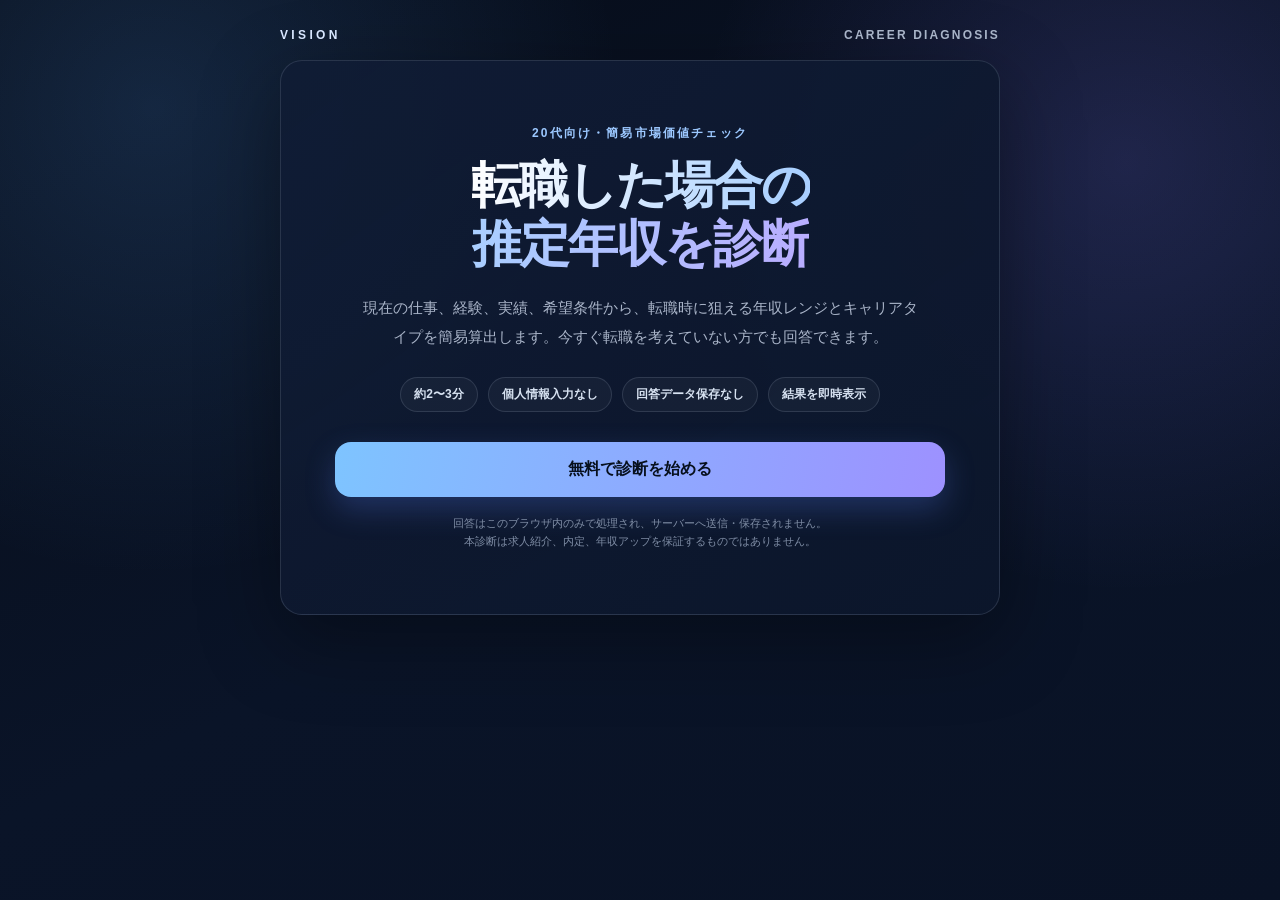
==== career-income/index.html @ 18f8d5f7 "Add public career income diagnosis" ====
<!DOCTYPE html>
<html lang="ja">
<head>
  <meta charset="UTF-8">
  <meta name="viewport" content="width=device-width, initial-scale=1.0">
  <meta name="theme-color" content="#0b1020">
  <meta name="description" content="15問前後で、現在の経験から転職時の推定年収レンジとキャリアタイプを確認できる簡易診断です。">
  <title>20代キャリア年収診断 | VISION</title>
  <style>
    :root {--bg:#08101f;--surface:#101c35;--border:rgba(148,163,184,.2);--text:#f8fafc;--muted:#a9b4c8;--accent:#58a6ff;--accent2:#8b7cff;--success:#37d99a;--warning:#ffcd70;--radius:22px}
    *{box-sizing:border-box}html{scroll-behavior:smooth}body{margin:0;min-height:100vh;color:var(--text);font-family:-apple-system,BlinkMacSystemFont,"Segoe UI","Hiragino Sans","Yu Gothic",Meiryo,sans-serif;background:radial-gradient(circle at 12% 12%,rgba(88,166,255,.16),transparent 34%),radial-gradient(circle at 88% 18%,rgba(139,124,255,.17),transparent 32%),linear-gradient(155deg,#070d19,#0a1428 55%,#091225);padding:28px 16px 48px}button{font:inherit}.app{width:min(100%,720px);margin:auto}.brand{display:flex;justify-content:space-between;margin-bottom:18px;color:var(--muted);font-size:12px;letter-spacing:.18em;font-weight:800}.brand-mark{color:#d8e7ff;letter-spacing:.28em}.panel{border:1px solid var(--border);border-radius:var(--radius);background:linear-gradient(145deg,rgba(16,28,53,.97),rgba(12,22,43,.94));box-shadow:0 24px 80px rgba(0,0,0,.36);overflow:hidden}.screen{display:none}.screen.active{display:block;animation:fade .34s ease both}@keyframes fade{from{opacity:0;transform:translateY(10px)}to{opacity:1;transform:none}}.hero{padding:clamp(34px,7vw,64px) clamp(22px,6vw,54px);text-align:center}.eyebrow{margin:0 0 14px;color:#9cc8ff;font-size:12px;font-weight:800;letter-spacing:.18em}h1{margin:0;font-size:clamp(31px,7vw,50px);line-height:1.18;letter-spacing:-.04em}.gradient{background:linear-gradient(100deg,#fff,#a9d0ff 48%,#b9adff);-webkit-background-clip:text;background-clip:text;color:transparent}.hero-copy{max-width:560px;margin:20px auto 0;color:var(--muted);line-height:1.9;font-size:15px}.badges{display:flex;flex-wrap:wrap;gap:10px;justify-content:center;margin:26px 0 30px}.badge{padding:8px 13px;border:1px solid var(--border);border-radius:999px;color:#d7e2f1;background:rgba(255,255,255,.035);font-size:12px;font-weight:700}.primary,.secondary{width:100%;border-radius:16px;padding:17px 20px;cursor:pointer;font-weight:800;transition:.18s}.primary{border:0;color:#07101d;background:linear-gradient(100deg,#7ec4ff,#9d91ff);box-shadow:0 12px 30px rgba(91,133,255,.25)}.secondary{color:var(--text);border:1px solid var(--border);background:rgba(255,255,255,.035)}.primary:hover,.secondary:hover{transform:translateY(-2px)}.primary:disabled{opacity:.45;cursor:not-allowed;transform:none}.privacy{margin:17px auto 0;color:#7f8da5;font-size:11px;line-height:1.65}.quiz-head{padding:24px clamp(20px,5vw,42px) 0}.quiz-meta{display:flex;justify-content:space-between;color:var(--muted);font-size:12px;font-weight:700;margin-bottom:10px}.progress{height:7px;overflow:hidden;border-radius:99px;background:rgba(148,163,184,.13)}.progress>div{height:100%;width:0;border-radius:inherit;background:linear-gradient(90deg,var(--accent),var(--accent2));transition:width .32s}.quiz-body{padding:30px clamp(20px,5vw,42px) 34px}.kicker{margin:0 0 10px;color:#8fbce8;font-size:12px;font-weight:800;letter-spacing:.12em}.question{margin:0 0 9px;font-size:clamp(20px,4.5vw,28px);line-height:1.48;letter-spacing:-.025em}.help{min-height:24px;margin:0 0 24px;color:var(--muted);font-size:13px;line-height:1.7}.choices{display:grid;gap:11px}.choice{width:100%;display:flex;align-items:center;gap:13px;padding:16px 17px;text-align:left;color:#edf4ff;border:1px solid var(--border);border-radius:15px;background:rgba(255,255,255,.035);cursor:pointer;transition:.17s}.choice:hover{transform:translateX(3px);border-color:rgba(101,168,255,.62);background:rgba(88,166,255,.08)}.choice.selected{border-color:#8dbfff;background:linear-gradient(90deg,rgba(88,166,255,.13),rgba(139,124,255,.12))}.choice-index{width:29px;height:29px;flex:0 0 29px;display:grid;place-items:center;color:#a8bad3;border:1px solid rgba(148,163,184,.25);border-radius:9px;font-size:12px;font-weight:800}.choice.selected .choice-index{color:#08101e;border-color:transparent;background:linear-gradient(130deg,#8dd0ff,#a79bff)}.actions{display:grid;grid-template-columns:.8fr 1.2fr;gap:11px;margin-top:25px}.result-wrap{padding:clamp(26px,5vw,44px)}.result-top{text-align:center;padding:10px 0 26px}.result-type{margin:8px 0 9px;font-size:clamp(27px,6vw,43px);line-height:1.24;letter-spacing:-.04em}.result-summary{max-width:570px;margin:auto;color:var(--muted);line-height:1.85;font-size:14px}.salary{padding:27px 22px;margin-bottom:18px;text-align:center;border:1px solid rgba(112,180,255,.3);border-radius:19px;background:linear-gradient(135deg,rgba(37,89,153,.28),rgba(91,70,159,.24))}.salary-label{color:#b7c8df;font-size:12px;font-weight:800;letter-spacing:.12em}.salary-value{margin:9px 0 8px;font-size:clamp(33px,8vw,53px);font-weight:900;letter-spacing:-.05em}.salary-diff{font-weight:800;color:var(--success)}.salary-diff.neutral{color:var(--warning)}.salary-diff.down{color:#ffadad}.grid{display:grid;grid-template-columns:1fr 1fr;gap:14px;margin-bottom:18px}.card{padding:21px;border:1px solid var(--border);border-radius:18px;background:rgba(255,255,255,.028)}.card h3{margin:0 0 13px;color:#dceaff;font-size:14px}.card ul{margin:0;padding-left:19px;color:var(--muted);font-size:13px;line-height:1.9}.meter{padding:21px;margin-bottom:18px;border:1px solid var(--border);border-radius:18px;background:rgba(255,255,255,.028)}.meter-head{display:flex;justify-content:space-between;margin-bottom:11px;font-size:13px;font-weight:800}.meter-track{height:10px;overflow:hidden;border-radius:99px;background:rgba(148,163,184,.15)}.meter-fill{height:100%;width:0;border-radius:inherit;background:linear-gradient(90deg,var(--accent),var(--accent2));transition:width .9s}.meter-note{margin:11px 0 0;color:var(--muted);font-size:12px;line-height:1.7}.disclaimer{padding:16px 17px;margin:18px 0;border:1px solid rgba(255,205,112,.18);border-radius:14px;color:#aeb9ca;background:rgba(255,205,112,.045);font-size:11px;line-height:1.75}.result-actions{display:grid;grid-template-columns:1fr 1fr;gap:11px}.toast{position:fixed;left:50%;bottom:24px;transform:translate(-50%,18px);padding:11px 16px;color:#07101d;background:#dcecff;border-radius:999px;font-size:12px;font-weight:800;opacity:0;pointer-events:none;transition:.25s;z-index:20}.toast.show{opacity:1;transform:translate(-50%,0)}@media(max-width:600px){body{padding:16px 11px 32px}.brand{padding:0 4px}.grid,.result-actions{grid-template-columns:1fr}.actions{grid-template-columns:.72fr 1.28fr}.hero{padding-left:20px;padding-right:20px}.result-wrap{padding:22px 17px 27px}}
  </style>
</head>
<body>
<main class="app">
  <div class="brand"><span class="brand-mark">VISION</span><span>CAREER DIAGNOSIS</span></div>
  <section class="panel">
    <div id="start" class="screen active hero">
      <p class="eyebrow">20代向け・簡易市場価値チェック</p>
      <h1><span class="gradient">転職した場合の<br>推定年収を診断</span></h1>
      <p class="hero-copy">現在の仕事、経験、実績、希望条件から、転職時に狙える年収レンジとキャリアタイプを簡易算出します。今すぐ転職を考えていない方でも回答できます。</p>
      <div class="badges"><span class="badge">約2〜3分</span><span class="badge">個人情報入力なし</span><span class="badge">回答データ保存なし</span><span class="badge">結果を即時表示</span></div>
      <button class="primary" onclick="startDiagnosis()">無料で診断を始める</button>
      <p class="privacy">回答はこのブラウザ内のみで処理され、サーバーへ送信・保存されません。<br>本診断は求人紹介、内定、年収アップを保証するものではありません。</p>
    </div>
    <div id="quiz" class="screen">
      <div class="quiz-head"><div class="quiz-meta"><span id="progressLabel"></span><span id="progressCount"></span></div><div class="progress"><div id="progressFill"></div></div></div>
      <div class="quiz-body"><p class="kicker" id="kicker"></p><h2 class="question" id="question"></h2><p class="help" id="help"></p><div class="choices" id="choices"></div><div class="actions"><button id="back" class="secondary" onclick="goBack()">戻る</button><button id="next" class="primary" onclick="goNext()" disabled>次へ</button></div></div>
    </div>
    <div id="result" class="screen"><div class="result-wrap">
      <div class="result-top"><p class="eyebrow">YOUR CAREER TYPE</p><h2 class="result-type gradient" id="resultType"></h2><p class="result-summary" id="resultSummary"></p></div>
      <div class="salary"><div class="salary-label">推定転職年収レンジ</div><div class="salary-value" id="salaryRange"></div><div class="salary-diff" id="salaryDiff"></div></div>
      <div class="meter"><div class="meter-head"><span>転職実現度</span><span id="feasibilityLabel"></span></div><div class="meter-track"><div id="feasibilityFill" class="meter-fill"></div></div><p class="meter-note" id="feasibilityNote"></p></div>
      <div class="grid"><article class="card"><h3>評価されやすいポイント</h3><ul id="strengths"></ul></article><article class="card"><h3>年収を上げるためのポイント</h3><ul id="improvements"></ul></article></div>
      <article class="card"><h3>相性のよいキャリア方向性</h3><ul id="directions"></ul></article>
      <div class="disclaimer">本診断は、入力された回答をもとにした簡易的な推定です。実際の年収は、求人企業、職務経歴、選考評価、勤務地、雇用条件、求人状況などによって変動します。表示金額は採用・内定・年収を保証するものではありません。</div>
      <div class="result-actions"><button class="primary" onclick="copyResult()">診断結果をコピー</button><button class="secondary" onclick="restart()">もう一度診断する</button></div>
    </div></div>
  </section>
</main><div id="toast" class="toast">結果をコピーしました</div>
<script>
const B=[
{id:'satisfaction',k:'CURRENT STATUS',q:'現在の仕事に、どのくらい満足していますか？',h:'直感に最も近いものを選んでください。',o:[['high','かなり満足している'],['mid','ある程度満足している'],['neutral','どちらともいえない'],['low','少し不満がある'],['veryLow','かなり不満がある']]},
{id:'concern',k:'CURRENT STATUS',q:'現在の仕事で、最も気になっていることは何ですか？',h:'一番大きい悩みを1つ選んでください。',o:[['salary','給与が上がりにくい'],['hours','仕事量・残業が多い'],['holidays','休日が少ない'],['future','将来のキャリアが見えない'],['relations','職場の人間関係'],['fit','仕事内容が合っていない'],['stability','会社・業界の将来性'],['none','特に大きな不満はない']]},
{id:'improve',k:'CAREER GOAL',q:'環境を変えるなら、最も改善したいことは何ですか？',h:'理想に最も近いものを選んでください。',o:[['salary','年収を上げたい'],['balance','休日・勤務時間を改善したい'],['stable','安定した会社で働きたい'],['skill','専門スキルを身につけたい'],['fit','自分に合う仕事を見つけたい'],['nonSales','営業以外へ挑戦したい'],['evaluation','成果が評価される環境へ移りたい'],['unknown','まだ分からない']]},
{id:'intent',k:'CAREER TEMPERATURE',q:'現在の転職に対する気持ちに最も近いものは？',h:'転職する前提でなくても問題ありません。',o:[['active','現在、転職活動をしている'],['goodOffer','良い会社があれば転職したい'],['consult','転職した方がよいか悩んでいる'],['value','まずは自分の市場価値を知りたい'],['notNow','今すぐ転職するつもりはない'],['never','転職について考えたことがない']]},
{id:'age',k:'PROFILE',q:'年齢を教えてください',h:'年齢だけで結果を決めることはありません。',o:[['18-22','18〜22歳'],['23-25','23〜25歳'],['26-29','26〜29歳'],['30-34','30〜34歳'],['35plus','35歳以上']]},
{id:'job',k:'EXPERIENCE',q:'現在の仕事に最も近いものは？',h:'完全一致しない場合は、近いものを選んでください。',o:[['sales','営業会社・訪問販売'],['realestate','不動産営業'],['hrsales','人材・求人営業'],['reuse','買取・リユース営業'],['service','接客・販売・サービス'],['office','事務・バックオフィス'],['engineer','エンジニア・IT'],['marketing','マーケティング・広告'],['nurse','看護師・医療職'],['teacher','保育士・教育職'],['factory','建設・製造・物流'],['other','その他']]},
{id:'years',k:'EXPERIENCE',q:'現在の仕事の経験年数は？',h:'通算の実務経験で回答してください。',o:[['under1','1年未満'],['1-2','1年以上2年未満'],['2-3','2年以上3年未満'],['3-5','3年以上5年未満'],['5plus','5年以上']]},
{id:'income',k:'INCOME',q:'現在の年収を教えてください',h:'賞与を含む、おおよその額で問題ありません。',o:[['under300','300万円未満'],['300-349','300万〜349万円'],['350-399','350万〜399万円'],['400-449','400万〜449万円'],['450-499','450万〜499万円'],['500-599','500万〜599万円'],['600-799','600万〜799万円'],['800plus','800万円以上']]},
{id:'area',k:'WORK LOCATION',q:'希望する勤務地を教えてください',h:'転居を伴う選択肢も含めて回答してください。',o:[['tokyo','東京'],['osaka','大阪'],['fukuoka','福岡'],['nagoya','名古屋'],['flexible','上記のいずれでも可能'],['other','その他の地域'],['unknown','特に決まっていない']]},
{id:'achievement',k:'MARKET VALUE',q:'仕事で出した成果について、最も近いものは？',h:'売上以外の業務改善や教育成果も含みます。',o:[['none','まだ明確な成果はない'],['stable','任された仕事を安定してこなしている'],['goal','目標を達成したことがある'],['numeric','数字で説明できる成果がある'],['award','社内表彰・上位成績の経験がある'],['team','チームや店舗全体の成果を改善した']]},
{id:'management',k:'LEADERSHIP',q:'後輩指導やチーム管理の経験はありますか？',h:'正式な役職がなくても、実際に行った内容で回答してください。',o:[['none','経験はない'],['support','新人・後輩をサポートした'],['training','新人教育を担当した'],['small','少人数のチームをまとめた'],['manage','複数名の目標・進捗を管理した'],['manager','売上や組織を管理した']]},
{id:'direction',k:'CAREER DIRECTION',q:'転職するとしたら、どの方向に興味がありますか？',h:'現時点の興味で問題ありません。',o:[['same','現在と同じ職種で年収を上げたい'],['adjacent','経験を活かして別業界へ移りたい'],['salesToOther','営業経験を活かして違う仕事へ移りたい'],['unexperienced','未経験の仕事に挑戦したい'],['engineer','エンジニア・IT職'],['marketing','マーケティング職'],['recommend','自分に合う仕事を知りたい'],['unknown','まだ決まっていない']]},
{id:'priority',k:'CONDITIONS',q:'転職先を選ぶうえで、最も重視する条件は？',h:'最優先の条件を1つ選んでください。',o:[['salary','年収'],['holidays','休日数'],['hours','残業時間'],['location','勤務地'],['stability','会社の安定性'],['work','仕事内容'],['career','キャリアアップ'],['remote','リモートワーク'],['relations','職場の人間関係'],['challenge','未経験から挑戦できること']]},
{id:'timing',k:'TIMING',q:'転職するとしたら、いつ頃を考えていますか？',h:'具体的に決まっていなくても問題ありません。',o:[['1m','1か月以内'],['3m','3か月以内'],['6m','半年以内'],['1y','1年以内'],['goodOffer','良い会社があれば検討したい'],['listen','まずは話だけ聞いてみたい'],['none','今のところ予定はない']]},
{id:'coachability',k:'WORK STYLE',q:'新しい仕事を始めるときの行動に最も近いものは？',h:'仕事への取り組み方を確認する質問です。',o:[['self','まず自分で考えてから行動する'],['advice','経験者の助言を聞いて行動する'],['try','教わったことを一度実践して改善する'],['careful','納得できるまで慎重に検討する'],['depends','状況によって変わる']]}
];
const S=[
{id:'salesResult',k:'SALES PERFORMANCE',q:'直近の営業成績について、最も近いものは？',h:'営業職を選択した方への追加質問です。',o:[['under80','目標達成率80％未満'],['80-99','目標達成率80〜99％'],['100-119','目標を達成している'],['120plus','目標達成率120％以上'],['top20','社内上位20％以内'],['award','社内表彰・トップ成績'],['unknown','具体的な数字は分からない']]},
{id:'salesStyle',k:'SALES EXPERIENCE',q:'これまでの営業経験で、最も強いものは？',h:'複数ある場合は、最も自信のあるものを選んでください。',o:[['consumer','個人向け営業'],['corporate','法人向け営業'],['new','新規開拓'],['visit','訪問販売'],['phone','電話営業'],['inbound','反響営業'],['existing','既存顧客営業'],['highTicket','高単価商材'],['team','営業チームの管理']]}
];
const A={},salesJobs=new Set(['sales','realestate','hrsales','reuse']);let Q=[...B],i=0,last=null;
function screen(id){document.querySelectorAll('.screen').forEach(x=>x.classList.remove('active'));document.getElementById(id).classList.add('active');scrollTo({top:0,behavior:'smooth'})}
function rebuild(){let p=B.findIndex(x=>x.id==='direction');if(salesJobs.has(A.job))Q=[...B.slice(0,p),...S,...B.slice(p)];else{Q=[...B];delete A.salesResult;delete A.salesStyle}}
function startDiagnosis(){Object.keys(A).forEach(k=>delete A[k]);Q=[...B];i=0;screen('quiz');render()}
function render(){rebuild();if(i>=Q.length)i=Q.length-1;let x=Q[i],sel=A[x.id];progressLabel.textContent=`QUESTION ${i+1}`;progressCount.textContent=`${i+1} / ${Q.length}`;progressFill.style.width=`${(i+1)/Q.length*100}%`;kicker.textContent=x.k;question.textContent=x.q;help.textContent=x.h;choices.innerHTML='';x.o.forEach(([v,l],n)=>{let b=document.createElement('button');b.className='choice'+(sel===v?' selected':'');b.innerHTML=`<span class="choice-index">${n+1}</span><span>${esc(l)}</span>`;b.onclick=()=>{A[x.id]=v;if(x.id==='job')rebuild();render()};choices.appendChild(b)});back.disabled=i===0;back.style.opacity=i===0?'.45':'1';next.disabled=!sel;next.textContent=i===Q.length-1?'結果を見る':'次へ'}
function goNext(){if(!A[Q[i].id])return;if(i<Q.length-1){i++;render()}else showResult()}
function goBack(){if(i>0){i--;render()}}
function calc(){const M={under300:[280,40,100],'300-349':[325,30,90],'350-399':[375,20,80],'400-449':[425,10,70],'450-499':[475,0,60],'500-599':[550,-10,50],'600-799':[700,-30,30],800plus:[850,-80,0]},m=M[A.income]||M['350-399'];let lo=0,hi=0,f=54,score=0,st=[],ac=[],di=[];const add=(a,b)=>{lo+=a;hi+=b};
if(['18-22','23-25'].includes(A.age)){add(5,15);f+=9;score+=2;st.push('20代前半のポテンシャル採用を狙いやすい')}else if(A.age==='26-29'){add(5,10);f+=7;score+=2;st.push('経験とポテンシャルの両方を評価されやすい')}else if(A.age==='30-34'){add(-10,0);f-=5;ac.push('未経験領域より、これまでの経験を活かせる求人を優先する')}else{add(-30,-10);f-=15;ac.push('専門性・実績・マネジメント経験が伝わる求人に絞る')}
let ys={under1:-8,'1-2':1,'2-3':7,'3-5':12,'5plus':15}[A.years]||0;f+=ys;if(A.years==='under1'){add(-15,-5);ac.push('まず1年以上の経験として説明できる業務範囲を整理する')}else if(['2-3','3-5','5plus'].includes(A.years)){add(5,15);score+=2;st.push('実務経験を即戦力として説明しやすい')}
let ae={none:[-15,-5,-7],stable:[-5,5,0],goal:[5,15,6],numeric:[10,25,10],award:[20,40,15],team:[15,35,13]}[A.achievement]||[0,0,0];add(ae[0],ae[1]);f+=ae[2];if(A.achievement==='numeric'){st.push('成果を数字で説明できる');score+=3}else if(A.achievement==='award'){st.push('社内表彰・上位成績の実績がある');score+=5}else if(A.achievement==='team'){st.push('チーム成果を改善した経験がある');score+=4}else if(A.achievement==='none')ac.push('業務量・改善率・顧客数など、実績として使える数字を洗い出す');
let me={none:[0,0,0],support:[0,8,2],training:[5,15,5],small:[10,25,8],manage:[15,35,12],manager:[20,50,16]}[A.management]||[0,0,0];add(me[0],me[1]);f+=me[2];if(['training','small','manage','manager'].includes(A.management)){st.push('教育・マネジメント経験を評価材料にできる');score+=2}
if(A.area==='flexible'){add(10,25);f+=10;st.push('複数の主要都市を候補にできる')}else if(['tokyo','osaka','fukuoka','nagoya'].includes(A.area)){add(0,10);f+=4}else if(A.area==='other'){add(-10,-3);f-=5;ac.push('勤務地を広げられる場合は求人選択肢が増える')}
let isSales=salesJobs.has(A.job);if(isSales){f+=6;score+=2;st.push('営業経験を他業界でも転用しやすい');let se={under80:[-15,-5,-5],'80-99':[-5,5,0],'100-119':[5,20,6],120plus:[15,35,11],top20:[20,45,14],award:[25,55,17],unknown:[-5,5,-1]}[A.salesResult]||[0,0,0];add(se[0],se[1]);f+=se[2];if(['120plus','top20','award'].includes(A.salesResult)){st.push('高い営業達成率・上位実績がある');score+=4}if(A.salesStyle==='corporate'){add(10,25);f+=5;st.push('法人営業経験がある')}else if(A.salesStyle==='new'){add(8,22);f+=5;st.push('新規開拓力を評価されやすい')}else if(A.salesStyle==='highTicket'){add(10,30);f+=6;st.push('高単価商材の提案経験がある')}else if(A.salesStyle==='team'){add(12,30);f+=7;st.push('営業組織の管理経験がある')}}else if(['nurse','teacher'].includes(A.job)){f+=6;st.push('資格職で培った対人対応力・説明力を活かせる')}else if(['engineer','marketing'].includes(A.job)){add(5,20);f+=5;score+=2;st.push('専門職経験を同職種転職で評価されやすい')}
if(A.direction==='same'){add(10,25);f+=12;score+=3;di.push('同職種で評価制度や商材単価が高い企業へ移る')}else if(A.direction==='adjacent'){add(0,15);f+=7;di.push('現職の経験を活かせる隣接業界へ移る')}else if(A.direction==='salesToOther'){add(-5,10);f+=2;di.push('営業力を活かせる採用・カスタマーサクセス・企画職')}else if(A.direction==='unexperienced'){add(-35,-10);f-=13;ac.push('初年度年収より3〜5年後の伸びを重視する');di.push('教育体制のあるポテンシャル採用企業')}else if(A.direction==='engineer'){if(A.job==='engineer'){add(5,20);f+=10;di.push('経験技術と求人要件が一致するIT企業')}else{add(-40,-15);f-=15;ac.push('学習実績・制作物・実務に近い経験を準備する');di.push('学習実績を評価する未経験求人')}}else if(A.direction==='marketing'){if(A.job==='marketing'){add(5,20);f+=10;di.push('運用実績や担当予算を評価する企業')}else{add(-30,-5);f-=10;ac.push('運用数値や自主制作の実績を用意する');di.push('営業・接客経験を活かせるWebマーケティング職')}}else{f-=3;ac.push('希望職種を固定する前に、経験が評価される求人を比較する');di.push('複数職種を比較して評価ポイントを確認する')}
f+=({active:12,goodOffer:8,consult:4,value:1,notNow:-5,never:-9}[A.intent]||0)+({'1m':10,'3m':9,'6m':6,'1y':2,goodOffer:3,listen:0,none:-8}[A.timing]||0);if(A.coachability==='advice'){f+=6;score+=2;st.push('経験者の助言を吸収しやすい')}else if(A.coachability==='try'){f+=8;score+=3;st.push('行動後に改善する成長スタイルがある')}else if(A.coachability==='careful'){f-=4;ac.push('情報収集の期限を決め、意思決定を先延ばしにしない')}if(A.priority==='remote'){add(-10,-3);f-=8;ac.push('リモート限定にせず出社併用も比較する')}else if(A.priority==='salary'){f+=2;ac.push('賞与・インセンティブ・昇給条件を比較する')}
if(A.income==='800plus'){lo=Math.min(lo,0);hi=Math.min(hi,10);f-=12;ac.push('年収アップより役職・裁量・働き方を含めて比較する');di.push('現年収を維持しやすい同業界・同職種の上位ポジション')}
lo=clamp(lo,-100,100);hi=clamp(hi,lo,150);let low=clamp(round10(m[0]+m[1]+lo),250,900),high=clamp(Math.max(round10(m[0]+m[2]+hi),low+20),280,1000),dl=low-m[0],dh=high-m[0];f=clamp(Math.round(f),18,94);let type,summary;
if(A.intent==='never'||(A.intent==='notNow'&&A.timing==='none')){type='キャリア情報収集タイプ';summary='今すぐ転職を決めるより、現在の経験がどの職種・企業で評価されるかを把握する段階です。選択肢を知ることで、将来動く際の判断がしやすくなります。'}else if(A.income==='800plus'||(['hours','holidays','relations'].includes(A.concern)&&A.priority!=='salary')){type='働き方見直しタイプ';summary='年収だけでなく、休日、勤務時間、役割、評価制度を含めて環境を比較するのが適しています。現年収を維持しながら条件改善を狙うタイプです。'}else if(['unexperienced','engineer','marketing'].includes(A.direction)&&A.job!==A.direction){type='キャリアチェンジ成長タイプ';summary='転職直後の年収だけでなく、3〜5年後の市場価値を重視すべきタイプです。未経験採用の入りやすさと、入社後に実務経験を積める環境が重要です。'}else if(['18-22','23-25'].includes(A.age)&&['advice','try'].includes(A.coachability)&&score<7){type='体育会系ポテンシャルタイプ';summary='現時点の専門性より、行動量、吸収力、継続力を評価されやすいタイプです。教育体制と評価基準が明確な企業で伸びやすい傾向があります。'}else if(score>=8&&['under300','300-349','350-399','400-449'].includes(A.income)){type='隠れ高市場価値タイプ';summary='現在の実績や経験が、今の年収へ十分に反映されていない可能性があります。業界、商材、評価制度を変えることで年収差が生まれやすいタイプです。'}else if(A.direction==='same'&&['2-3','3-5','5plus'].includes(A.years)){type='即戦力ステップアップタイプ';summary='これまでの経験を活かし、より条件のよい企業へ移りやすいタイプです。担当業務だけでなく成果と再現性を具体的に説明することが重要です。'}else{type='市場価値アップ準備タイプ';summary='転職可能性はありますが、職務経歴の整理や希望条件の優先順位によって結果が変わりやすいタイプです。まず評価される経験を言語化することが有効です。'}
if(!ac.length)ac.push('担当業務を「課題・行動・成果」の順で説明できるようにする');while(ac.length<3)ac.push(ac.length===1?'応募先ごとに評価される経験を職務経歴書の上部へ配置する':'年収だけでなく昇給制度と入社後の役割も確認する');if(!di.length)di.push('経験が評価される同職種・隣接職種を中心に比較する');if(di.length<3&&isSales)di.push('法人営業、人材、SaaS、カスタマーサクセスを比較する');if(di.length<3&&['nurse','teacher','service'].includes(A.job))di.push('対人対応力を活かせる営業・人材・カスタマーサポート');while(di.length<3)di.push('教育体制と評価基準が明確な成長企業');let fb=['現在の経験を整理することで評価材料を増やせる','20代採用では今後の成長可能性も見られやすい','希望条件を整理することで応募先を選びやすくなる'];while(st.length<3)st.push(fb[st.length]);let fn=f>=78?'経験・希望条件・時期の整合性が高く、求人を比較しやすい状態です。':f>=60?'転職可能性は十分あります。実績の整理と求人選定で結果が変わります。':f>=42?'希望条件または職種選択の調整により、実現度を高められます。':'未経験領域や条件制限が影響しています。中長期のキャリア設計が必要です。';return{type,summary,low,high,dl,dh,f,fn,st:uniq(st).slice(0,4),ac:uniq(ac).slice(0,4),di:uniq(di).slice(0,4)}}
function showResult(){last=calc();resultType.textContent=last.type;resultSummary.textContent=last.summary;salaryRange.textContent=`${last.low}万〜${last.high}万円`;salaryDiff.className='salary-diff';if(last.dh>0){salaryDiff.textContent=`現在より年間 ${signed(last.dl)}万〜${signed(last.dh)}万円の変化見込み`;if(last.dl<0)salaryDiff.classList.add('neutral')}else if(last.dh===0&&last.dl===0){salaryDiff.textContent='現在の年収水準を維持しながら条件改善を狙う診断です';salaryDiff.classList.add('neutral')}else{salaryDiff.textContent=`転職直後は年間 ${Math.abs(last.dh)}万〜${Math.abs(last.dl)}万円下がる可能性`;salaryDiff.classList.add('down')}feasibilityLabel.textContent=`${last.f}%`;feasibilityNote.textContent=last.fn;strengths.innerHTML=last.st.map(x=>`<li>${esc(x)}</li>`).join('');improvements.innerHTML=last.ac.map(x=>`<li>${esc(x)}</li>`).join('');directions.innerHTML=last.di.map(x=>`<li>${esc(x)}</li>`).join('');screen('result');setTimeout(()=>feasibilityFill.style.width=`${last.f}%`,100)}
async function copyResult(){if(!last)return;let t=`【20代キャリア年収診断】\n診断タイプ：${last.type}\n推定転職年収：${last.low}万〜${last.high}万円\n転職実現度：${last.f}%\n\n※回答内容に基づく簡易推定で、実際の年収を保証するものではありません。`;try{await navigator.clipboard.writeText(t)}catch(e){let a=document.createElement('textarea');a.value=t;document.body.appendChild(a);a.select();document.execCommand('copy');a.remove()}toast.classList.add('show');setTimeout(()=>toast.classList.remove('show'),1800)}
function restart(){feasibilityFill.style.width='0';startDiagnosis()}function signed(v){return v>0?`＋${v}`:v<0?`−${Math.abs(v)}`:'±0'}function round10(v){return Math.round(v/10)*10}function clamp(v,a,b){return Math.min(Math.max(v,a),b)}function uniq(a){return[...new Set(a)]}function esc(s){return String(s).replace(/[&<>'"]/g,c=>({'&':'&amp;','<':'&lt;','>':'&gt;',"'":'&#39;','"':'&quot;'}[c]))}
</script>
</body></html>
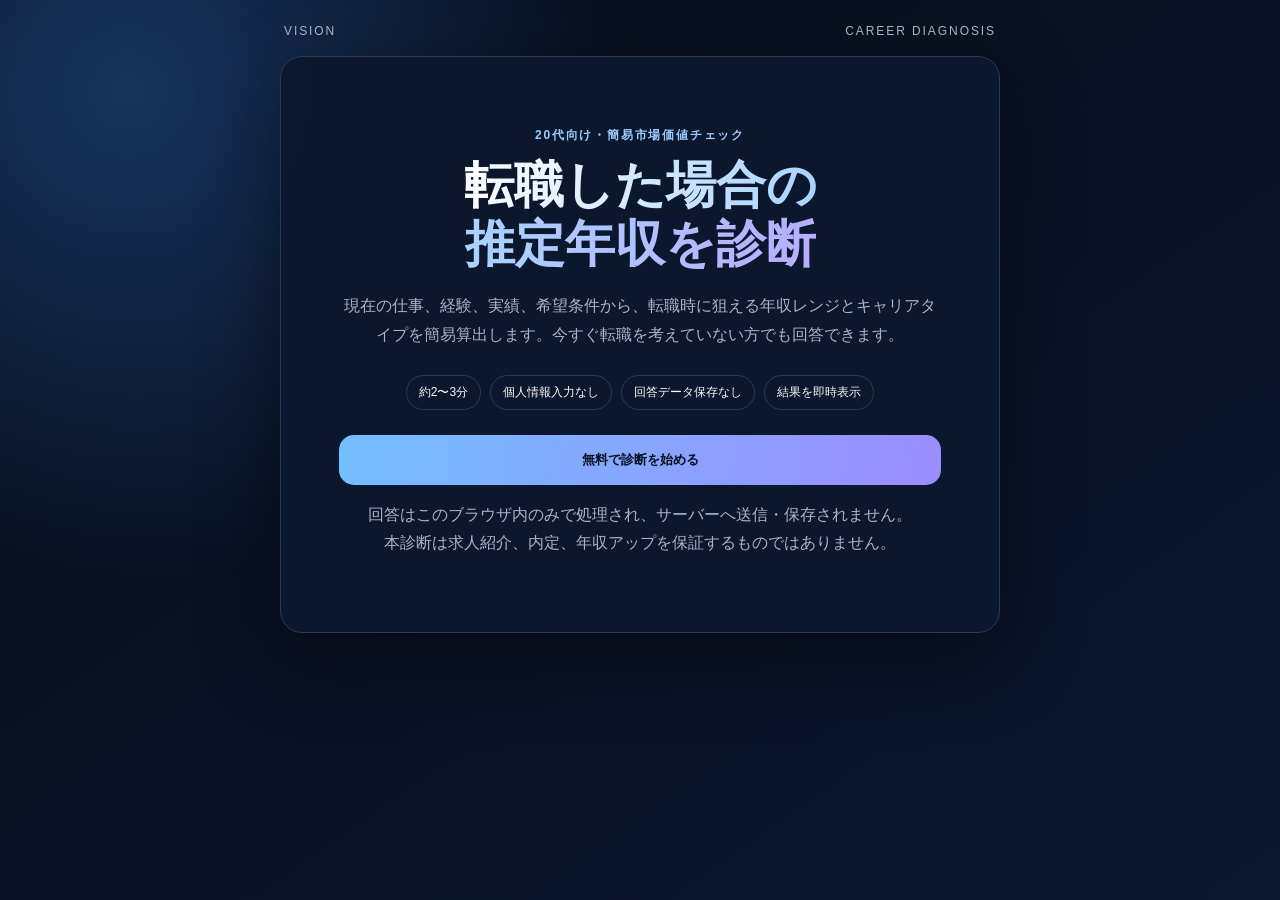
==== commit e71a3518: "Load diagnosis application script" ====
--- a/career-income/index.html
+++ b/career-income/index.html
@@ -1,87 +1 @@
-<!DOCTYPE html>
-<html lang="ja">
-<head>
-  <meta charset="UTF-8">
-  <meta name="viewport" content="width=device-width, initial-scale=1.0">
-  <meta name="theme-color" content="#0b1020">
-  <meta name="description" content="15問前後で、現在の経験から転職時の推定年収レンジとキャリアタイプを確認できる簡易診断です。">
-  <title>20代キャリア年収診断 | VISION</title>
-  <style>
-    :root {--bg:#08101f;--surface:#101c35;--border:rgba(148,163,184,.2);--text:#f8fafc;--muted:#a9b4c8;--accent:#58a6ff;--accent2:#8b7cff;--success:#37d99a;--warning:#ffcd70;--radius:22px}
-    *{box-sizing:border-box}html{scroll-behavior:smooth}body{margin:0;min-height:100vh;color:var(--text);font-family:-apple-system,BlinkMacSystemFont,"Segoe UI","Hiragino Sans","Yu Gothic",Meiryo,sans-serif;background:radial-gradient(circle at 12% 12%,rgba(88,166,255,.16),transparent 34%),radial-gradient(circle at 88% 18%,rgba(139,124,255,.17),transparent 32%),linear-gradient(155deg,#070d19,#0a1428 55%,#091225);padding:28px 16px 48px}button{font:inherit}.app{width:min(100%,720px);margin:auto}.brand{display:flex;justify-content:space-between;margin-bottom:18px;color:var(--muted);font-size:12px;letter-spacing:.18em;font-weight:800}.brand-mark{color:#d8e7ff;letter-spacing:.28em}.panel{border:1px solid var(--border);border-radius:var(--radius);background:linear-gradient(145deg,rgba(16,28,53,.97),rgba(12,22,43,.94));box-shadow:0 24px 80px rgba(0,0,0,.36);overflow:hidden}.screen{display:none}.screen.active{display:block;animation:fade .34s ease both}@keyframes fade{from{opacity:0;transform:translateY(10px)}to{opacity:1;transform:none}}.hero{padding:clamp(34px,7vw,64px) clamp(22px,6vw,54px);text-align:center}.eyebrow{margin:0 0 14px;color:#9cc8ff;font-size:12px;font-weight:800;letter-spacing:.18em}h1{margin:0;font-size:clamp(31px,7vw,50px);line-height:1.18;letter-spacing:-.04em}.gradient{background:linear-gradient(100deg,#fff,#a9d0ff 48%,#b9adff);-webkit-background-clip:text;background-clip:text;color:transparent}.hero-copy{max-width:560px;margin:20px auto 0;color:var(--muted);line-height:1.9;font-size:15px}.badges{display:flex;flex-wrap:wrap;gap:10px;justify-content:center;margin:26px 0 30px}.badge{padding:8px 13px;border:1px solid var(--border);border-radius:999px;color:#d7e2f1;background:rgba(255,255,255,.035);font-size:12px;font-weight:700}.primary,.secondary{width:100%;border-radius:16px;padding:17px 20px;cursor:pointer;font-weight:800;transition:.18s}.primary{border:0;color:#07101d;background:linear-gradient(100deg,#7ec4ff,#9d91ff);box-shadow:0 12px 30px rgba(91,133,255,.25)}.secondary{color:var(--text);border:1px solid var(--border);background:rgba(255,255,255,.035)}.primary:hover,.secondary:hover{transform:translateY(-2px)}.primary:disabled{opacity:.45;cursor:not-allowed;transform:none}.privacy{margin:17px auto 0;color:#7f8da5;font-size:11px;line-height:1.65}.quiz-head{padding:24px clamp(20px,5vw,42px) 0}.quiz-meta{display:flex;justify-content:space-between;color:var(--muted);font-size:12px;font-weight:700;margin-bottom:10px}.progress{height:7px;overflow:hidden;border-radius:99px;background:rgba(148,163,184,.13)}.progress>div{height:100%;width:0;border-radius:inherit;background:linear-gradient(90deg,var(--accent),var(--accent2));transition:width .32s}.quiz-body{padding:30px clamp(20px,5vw,42px) 34px}.kicker{margin:0 0 10px;color:#8fbce8;font-size:12px;font-weight:800;letter-spacing:.12em}.question{margin:0 0 9px;font-size:clamp(20px,4.5vw,28px);line-height:1.48;letter-spacing:-.025em}.help{min-height:24px;margin:0 0 24px;color:var(--muted);font-size:13px;line-height:1.7}.choices{display:grid;gap:11px}.choice{width:100%;display:flex;align-items:center;gap:13px;padding:16px 17px;text-align:left;color:#edf4ff;border:1px solid var(--border);border-radius:15px;background:rgba(255,255,255,.035);cursor:pointer;transition:.17s}.choice:hover{transform:translateX(3px);border-color:rgba(101,168,255,.62);background:rgba(88,166,255,.08)}.choice.selected{border-color:#8dbfff;background:linear-gradient(90deg,rgba(88,166,255,.13),rgba(139,124,255,.12))}.choice-index{width:29px;height:29px;flex:0 0 29px;display:grid;place-items:center;color:#a8bad3;border:1px solid rgba(148,163,184,.25);border-radius:9px;font-size:12px;font-weight:800}.choice.selected .choice-index{color:#08101e;border-color:transparent;background:linear-gradient(130deg,#8dd0ff,#a79bff)}.actions{display:grid;grid-template-columns:.8fr 1.2fr;gap:11px;margin-top:25px}.result-wrap{padding:clamp(26px,5vw,44px)}.result-top{text-align:center;padding:10px 0 26px}.result-type{margin:8px 0 9px;font-size:clamp(27px,6vw,43px);line-height:1.24;letter-spacing:-.04em}.result-summary{max-width:570px;margin:auto;color:var(--muted);line-height:1.85;font-size:14px}.salary{padding:27px 22px;margin-bottom:18px;text-align:center;border:1px solid rgba(112,180,255,.3);border-radius:19px;background:linear-gradient(135deg,rgba(37,89,153,.28),rgba(91,70,159,.24))}.salary-label{color:#b7c8df;font-size:12px;font-weight:800;letter-spacing:.12em}.salary-value{margin:9px 0 8px;font-size:clamp(33px,8vw,53px);font-weight:900;letter-spacing:-.05em}.salary-diff{font-weight:800;color:var(--success)}.salary-diff.neutral{color:var(--warning)}.salary-diff.down{color:#ffadad}.grid{display:grid;grid-template-columns:1fr 1fr;gap:14px;margin-bottom:18px}.card{padding:21px;border:1px solid var(--border);border-radius:18px;background:rgba(255,255,255,.028)}.card h3{margin:0 0 13px;color:#dceaff;font-size:14px}.card ul{margin:0;padding-left:19px;color:var(--muted);font-size:13px;line-height:1.9}.meter{padding:21px;margin-bottom:18px;border:1px solid var(--border);border-radius:18px;background:rgba(255,255,255,.028)}.meter-head{display:flex;justify-content:space-between;margin-bottom:11px;font-size:13px;font-weight:800}.meter-track{height:10px;overflow:hidden;border-radius:99px;background:rgba(148,163,184,.15)}.meter-fill{height:100%;width:0;border-radius:inherit;background:linear-gradient(90deg,var(--accent),var(--accent2));transition:width .9s}.meter-note{margin:11px 0 0;color:var(--muted);font-size:12px;line-height:1.7}.disclaimer{padding:16px 17px;margin:18px 0;border:1px solid rgba(255,205,112,.18);border-radius:14px;color:#aeb9ca;background:rgba(255,205,112,.045);font-size:11px;line-height:1.75}.result-actions{display:grid;grid-template-columns:1fr 1fr;gap:11px}.toast{position:fixed;left:50%;bottom:24px;transform:translate(-50%,18px);padding:11px 16px;color:#07101d;background:#dcecff;border-radius:999px;font-size:12px;font-weight:800;opacity:0;pointer-events:none;transition:.25s;z-index:20}.toast.show{opacity:1;transform:translate(-50%,0)}@media(max-width:600px){body{padding:16px 11px 32px}.brand{padding:0 4px}.grid,.result-actions{grid-template-columns:1fr}.actions{grid-template-columns:.72fr 1.28fr}.hero{padding-left:20px;padding-right:20px}.result-wrap{padding:22px 17px 27px}}
-  </style>
-</head>
-<body>
-<main class="app">
-  <div class="brand"><span class="brand-mark">VISION</span><span>CAREER DIAGNOSIS</span></div>
-  <section class="panel">
-    <div id="start" class="screen active hero">
-      <p class="eyebrow">20代向け・簡易市場価値チェック</p>
-      <h1><span class="gradient">転職した場合の<br>推定年収を診断</span></h1>
-      <p class="hero-copy">現在の仕事、経験、実績、希望条件から、転職時に狙える年収レンジとキャリアタイプを簡易算出します。今すぐ転職を考えていない方でも回答できます。</p>
-      <div class="badges"><span class="badge">約2〜3分</span><span class="badge">個人情報入力なし</span><span class="badge">回答データ保存なし</span><span class="badge">結果を即時表示</span></div>
-      <button class="primary" onclick="startDiagnosis()">無料で診断を始める</button>
-      <p class="privacy">回答はこのブラウザ内のみで処理され、サーバーへ送信・保存されません。<br>本診断は求人紹介、内定、年収アップを保証するものではありません。</p>
-    </div>
-    <div id="quiz" class="screen">
-      <div class="quiz-head"><div class="quiz-meta"><span id="progressLabel"></span><span id="progressCount"></span></div><div class="progress"><div id="progressFill"></div></div></div>
-      <div class="quiz-body"><p class="kicker" id="kicker"></p><h2 class="question" id="question"></h2><p class="help" id="help"></p><div class="choices" id="choices"></div><div class="actions"><button id="back" class="secondary" onclick="goBack()">戻る</button><button id="next" class="primary" onclick="goNext()" disabled>次へ</button></div></div>
-    </div>
-    <div id="result" class="screen"><div class="result-wrap">
-      <div class="result-top"><p class="eyebrow">YOUR CAREER TYPE</p><h2 class="result-type gradient" id="resultType"></h2><p class="result-summary" id="resultSummary"></p></div>
-      <div class="salary"><div class="salary-label">推定転職年収レンジ</div><div class="salary-value" id="salaryRange"></div><div class="salary-diff" id="salaryDiff"></div></div>
-      <div class="meter"><div class="meter-head"><span>転職実現度</span><span id="feasibilityLabel"></span></div><div class="meter-track"><div id="feasibilityFill" class="meter-fill"></div></div><p class="meter-note" id="feasibilityNote"></p></div>
-      <div class="grid"><article class="card"><h3>評価されやすいポイント</h3><ul id="strengths"></ul></article><article class="card"><h3>年収を上げるためのポイント</h3><ul id="improvements"></ul></article></div>
-      <article class="card"><h3>相性のよいキャリア方向性</h3><ul id="directions"></ul></article>
-      <div class="disclaimer">本診断は、入力された回答をもとにした簡易的な推定です。実際の年収は、求人企業、職務経歴、選考評価、勤務地、雇用条件、求人状況などによって変動します。表示金額は採用・内定・年収を保証するものではありません。</div>
-      <div class="result-actions"><button class="primary" onclick="copyResult()">診断結果をコピー</button><button class="secondary" onclick="restart()">もう一度診断する</button></div>
-    </div></div>
-  </section>
-</main><div id="toast" class="toast">結果をコピーしました</div>
-<script>
-const B=[
-{id:'satisfaction',k:'CURRENT STATUS',q:'現在の仕事に、どのくらい満足していますか？',h:'直感に最も近いものを選んでください。',o:[['high','かなり満足している'],['mid','ある程度満足している'],['neutral','どちらともいえない'],['low','少し不満がある'],['veryLow','かなり不満がある']]},
-{id:'concern',k:'CURRENT STATUS',q:'現在の仕事で、最も気になっていることは何ですか？',h:'一番大きい悩みを1つ選んでください。',o:[['salary','給与が上がりにくい'],['hours','仕事量・残業が多い'],['holidays','休日が少ない'],['future','将来のキャリアが見えない'],['relations','職場の人間関係'],['fit','仕事内容が合っていない'],['stability','会社・業界の将来性'],['none','特に大きな不満はない']]},
-{id:'improve',k:'CAREER GOAL',q:'環境を変えるなら、最も改善したいことは何ですか？',h:'理想に最も近いものを選んでください。',o:[['salary','年収を上げたい'],['balance','休日・勤務時間を改善したい'],['stable','安定した会社で働きたい'],['skill','専門スキルを身につけたい'],['fit','自分に合う仕事を見つけたい'],['nonSales','営業以外へ挑戦したい'],['evaluation','成果が評価される環境へ移りたい'],['unknown','まだ分からない']]},
-{id:'intent',k:'CAREER TEMPERATURE',q:'現在の転職に対する気持ちに最も近いものは？',h:'転職する前提でなくても問題ありません。',o:[['active','現在、転職活動をしている'],['goodOffer','良い会社があれば転職したい'],['consult','転職した方がよいか悩んでいる'],['value','まずは自分の市場価値を知りたい'],['notNow','今すぐ転職するつもりはない'],['never','転職について考えたことがない']]},
-{id:'age',k:'PROFILE',q:'年齢を教えてください',h:'年齢だけで結果を決めることはありません。',o:[['18-22','18〜22歳'],['23-25','23〜25歳'],['26-29','26〜29歳'],['30-34','30〜34歳'],['35plus','35歳以上']]},
-{id:'job',k:'EXPERIENCE',q:'現在の仕事に最も近いものは？',h:'完全一致しない場合は、近いものを選んでください。',o:[['sales','営業会社・訪問販売'],['realestate','不動産営業'],['hrsales','人材・求人営業'],['reuse','買取・リユース営業'],['service','接客・販売・サービス'],['office','事務・バックオフィス'],['engineer','エンジニア・IT'],['marketing','マーケティング・広告'],['nurse','看護師・医療職'],['teacher','保育士・教育職'],['factory','建設・製造・物流'],['other','その他']]},
-{id:'years',k:'EXPERIENCE',q:'現在の仕事の経験年数は？',h:'通算の実務経験で回答してください。',o:[['under1','1年未満'],['1-2','1年以上2年未満'],['2-3','2年以上3年未満'],['3-5','3年以上5年未満'],['5plus','5年以上']]},
-{id:'income',k:'INCOME',q:'現在の年収を教えてください',h:'賞与を含む、おおよその額で問題ありません。',o:[['under300','300万円未満'],['300-349','300万〜349万円'],['350-399','350万〜399万円'],['400-449','400万〜449万円'],['450-499','450万〜499万円'],['500-599','500万〜599万円'],['600-799','600万〜799万円'],['800plus','800万円以上']]},
-{id:'area',k:'WORK LOCATION',q:'希望する勤務地を教えてください',h:'転居を伴う選択肢も含めて回答してください。',o:[['tokyo','東京'],['osaka','大阪'],['fukuoka','福岡'],['nagoya','名古屋'],['flexible','上記のいずれでも可能'],['other','その他の地域'],['unknown','特に決まっていない']]},
-{id:'achievement',k:'MARKET VALUE',q:'仕事で出した成果について、最も近いものは？',h:'売上以外の業務改善や教育成果も含みます。',o:[['none','まだ明確な成果はない'],['stable','任された仕事を安定してこなしている'],['goal','目標を達成したことがある'],['numeric','数字で説明できる成果がある'],['award','社内表彰・上位成績の経験がある'],['team','チームや店舗全体の成果を改善した']]},
-{id:'management',k:'LEADERSHIP',q:'後輩指導やチーム管理の経験はありますか？',h:'正式な役職がなくても、実際に行った内容で回答してください。',o:[['none','経験はない'],['support','新人・後輩をサポートした'],['training','新人教育を担当した'],['small','少人数のチームをまとめた'],['manage','複数名の目標・進捗を管理した'],['manager','売上や組織を管理した']]},
-{id:'direction',k:'CAREER DIRECTION',q:'転職するとしたら、どの方向に興味がありますか？',h:'現時点の興味で問題ありません。',o:[['same','現在と同じ職種で年収を上げたい'],['adjacent','経験を活かして別業界へ移りたい'],['salesToOther','営業経験を活かして違う仕事へ移りたい'],['unexperienced','未経験の仕事に挑戦したい'],['engineer','エンジニア・IT職'],['marketing','マーケティング職'],['recommend','自分に合う仕事を知りたい'],['unknown','まだ決まっていない']]},
-{id:'priority',k:'CONDITIONS',q:'転職先を選ぶうえで、最も重視する条件は？',h:'最優先の条件を1つ選んでください。',o:[['salary','年収'],['holidays','休日数'],['hours','残業時間'],['location','勤務地'],['stability','会社の安定性'],['work','仕事内容'],['career','キャリアアップ'],['remote','リモートワーク'],['relations','職場の人間関係'],['challenge','未経験から挑戦できること']]},
-{id:'timing',k:'TIMING',q:'転職するとしたら、いつ頃を考えていますか？',h:'具体的に決まっていなくても問題ありません。',o:[['1m','1か月以内'],['3m','3か月以内'],['6m','半年以内'],['1y','1年以内'],['goodOffer','良い会社があれば検討したい'],['listen','まずは話だけ聞いてみたい'],['none','今のところ予定はない']]},
-{id:'coachability',k:'WORK STYLE',q:'新しい仕事を始めるときの行動に最も近いものは？',h:'仕事への取り組み方を確認する質問です。',o:[['self','まず自分で考えてから行動する'],['advice','経験者の助言を聞いて行動する'],['try','教わったことを一度実践して改善する'],['careful','納得できるまで慎重に検討する'],['depends','状況によって変わる']]}
-];
-const S=[
-{id:'salesResult',k:'SALES PERFORMANCE',q:'直近の営業成績について、最も近いものは？',h:'営業職を選択した方への追加質問です。',o:[['under80','目標達成率80％未満'],['80-99','目標達成率80〜99％'],['100-119','目標を達成している'],['120plus','目標達成率120％以上'],['top20','社内上位20％以内'],['award','社内表彰・トップ成績'],['unknown','具体的な数字は分からない']]},
-{id:'salesStyle',k:'SALES EXPERIENCE',q:'これまでの営業経験で、最も強いものは？',h:'複数ある場合は、最も自信のあるものを選んでください。',o:[['consumer','個人向け営業'],['corporate','法人向け営業'],['new','新規開拓'],['visit','訪問販売'],['phone','電話営業'],['inbound','反響営業'],['existing','既存顧客営業'],['highTicket','高単価商材'],['team','営業チームの管理']]}
-];
-const A={},salesJobs=new Set(['sales','realestate','hrsales','reuse']);let Q=[...B],i=0,last=null;
-function screen(id){document.querySelectorAll('.screen').forEach(x=>x.classList.remove('active'));document.getElementById(id).classList.add('active');scrollTo({top:0,behavior:'smooth'})}
-function rebuild(){let p=B.findIndex(x=>x.id==='direction');if(salesJobs.has(A.job))Q=[...B.slice(0,p),...S,...B.slice(p)];else{Q=[...B];delete A.salesResult;delete A.salesStyle}}
-function startDiagnosis(){Object.keys(A).forEach(k=>delete A[k]);Q=[...B];i=0;screen('quiz');render()}
-function render(){rebuild();if(i>=Q.length)i=Q.length-1;let x=Q[i],sel=A[x.id];progressLabel.textContent=`QUESTION ${i+1}`;progressCount.textContent=`${i+1} / ${Q.length}`;progressFill.style.width=`${(i+1)/Q.length*100}%`;kicker.textContent=x.k;question.textContent=x.q;help.textContent=x.h;choices.innerHTML='';x.o.forEach(([v,l],n)=>{let b=document.createElement('button');b.className='choice'+(sel===v?' selected':'');b.innerHTML=`<span class="choice-index">${n+1}</span><span>${esc(l)}</span>`;b.onclick=()=>{A[x.id]=v;if(x.id==='job')rebuild();render()};choices.appendChild(b)});back.disabled=i===0;back.style.opacity=i===0?'.45':'1';next.disabled=!sel;next.textContent=i===Q.length-1?'結果を見る':'次へ'}
-function goNext(){if(!A[Q[i].id])return;if(i<Q.length-1){i++;render()}else showResult()}
-function goBack(){if(i>0){i--;render()}}
-function calc(){const M={under300:[280,40,100],'300-349':[325,30,90],'350-399':[375,20,80],'400-449':[425,10,70],'450-499':[475,0,60],'500-599':[550,-10,50],'600-799':[700,-30,30],800plus:[850,-80,0]},m=M[A.income]||M['350-399'];let lo=0,hi=0,f=54,score=0,st=[],ac=[],di=[];const add=(a,b)=>{lo+=a;hi+=b};
-if(['18-22','23-25'].includes(A.age)){add(5,15);f+=9;score+=2;st.push('20代前半のポテンシャル採用を狙いやすい')}else if(A.age==='26-29'){add(5,10);f+=7;score+=2;st.push('経験とポテンシャルの両方を評価されやすい')}else if(A.age==='30-34'){add(-10,0);f-=5;ac.push('未経験領域より、これまでの経験を活かせる求人を優先する')}else{add(-30,-10);f-=15;ac.push('専門性・実績・マネジメント経験が伝わる求人に絞る')}
-let ys={under1:-8,'1-2':1,'2-3':7,'3-5':12,'5plus':15}[A.years]||0;f+=ys;if(A.years==='under1'){add(-15,-5);ac.push('まず1年以上の経験として説明できる業務範囲を整理する')}else if(['2-3','3-5','5plus'].includes(A.years)){add(5,15);score+=2;st.push('実務経験を即戦力として説明しやすい')}
-let ae={none:[-15,-5,-7],stable:[-5,5,0],goal:[5,15,6],numeric:[10,25,10],award:[20,40,15],team:[15,35,13]}[A.achievement]||[0,0,0];add(ae[0],ae[1]);f+=ae[2];if(A.achievement==='numeric'){st.push('成果を数字で説明できる');score+=3}else if(A.achievement==='award'){st.push('社内表彰・上位成績の実績がある');score+=5}else if(A.achievement==='team'){st.push('チーム成果を改善した経験がある');score+=4}else if(A.achievement==='none')ac.push('業務量・改善率・顧客数など、実績として使える数字を洗い出す');
-let me={none:[0,0,0],support:[0,8,2],training:[5,15,5],small:[10,25,8],manage:[15,35,12],manager:[20,50,16]}[A.management]||[0,0,0];add(me[0],me[1]);f+=me[2];if(['training','small','manage','manager'].includes(A.management)){st.push('教育・マネジメント経験を評価材料にできる');score+=2}
-if(A.area==='flexible'){add(10,25);f+=10;st.push('複数の主要都市を候補にできる')}else if(['tokyo','osaka','fukuoka','nagoya'].includes(A.area)){add(0,10);f+=4}else if(A.area==='other'){add(-10,-3);f-=5;ac.push('勤務地を広げられる場合は求人選択肢が増える')}
-let isSales=salesJobs.has(A.job);if(isSales){f+=6;score+=2;st.push('営業経験を他業界でも転用しやすい');let se={under80:[-15,-5,-5],'80-99':[-5,5,0],'100-119':[5,20,6],120plus:[15,35,11],top20:[20,45,14],award:[25,55,17],unknown:[-5,5,-1]}[A.salesResult]||[0,0,0];add(se[0],se[1]);f+=se[2];if(['120plus','top20','award'].includes(A.salesResult)){st.push('高い営業達成率・上位実績がある');score+=4}if(A.salesStyle==='corporate'){add(10,25);f+=5;st.push('法人営業経験がある')}else if(A.salesStyle==='new'){add(8,22);f+=5;st.push('新規開拓力を評価されやすい')}else if(A.salesStyle==='highTicket'){add(10,30);f+=6;st.push('高単価商材の提案経験がある')}else if(A.salesStyle==='team'){add(12,30);f+=7;st.push('営業組織の管理経験がある')}}else if(['nurse','teacher'].includes(A.job)){f+=6;st.push('資格職で培った対人対応力・説明力を活かせる')}else if(['engineer','marketing'].includes(A.job)){add(5,20);f+=5;score+=2;st.push('専門職経験を同職種転職で評価されやすい')}
-if(A.direction==='same'){add(10,25);f+=12;score+=3;di.push('同職種で評価制度や商材単価が高い企業へ移る')}else if(A.direction==='adjacent'){add(0,15);f+=7;di.push('現職の経験を活かせる隣接業界へ移る')}else if(A.direction==='salesToOther'){add(-5,10);f+=2;di.push('営業力を活かせる採用・カスタマーサクセス・企画職')}else if(A.direction==='unexperienced'){add(-35,-10);f-=13;ac.push('初年度年収より3〜5年後の伸びを重視する');di.push('教育体制のあるポテンシャル採用企業')}else if(A.direction==='engineer'){if(A.job==='engineer'){add(5,20);f+=10;di.push('経験技術と求人要件が一致するIT企業')}else{add(-40,-15);f-=15;ac.push('学習実績・制作物・実務に近い経験を準備する');di.push('学習実績を評価する未経験求人')}}else if(A.direction==='marketing'){if(A.job==='marketing'){add(5,20);f+=10;di.push('運用実績や担当予算を評価する企業')}else{add(-30,-5);f-=10;ac.push('運用数値や自主制作の実績を用意する');di.push('営業・接客経験を活かせるWebマーケティング職')}}else{f-=3;ac.push('希望職種を固定する前に、経験が評価される求人を比較する');di.push('複数職種を比較して評価ポイントを確認する')}
-f+=({active:12,goodOffer:8,consult:4,value:1,notNow:-5,never:-9}[A.intent]||0)+({'1m':10,'3m':9,'6m':6,'1y':2,goodOffer:3,listen:0,none:-8}[A.timing]||0);if(A.coachability==='advice'){f+=6;score+=2;st.push('経験者の助言を吸収しやすい')}else if(A.coachability==='try'){f+=8;score+=3;st.push('行動後に改善する成長スタイルがある')}else if(A.coachability==='careful'){f-=4;ac.push('情報収集の期限を決め、意思決定を先延ばしにしない')}if(A.priority==='remote'){add(-10,-3);f-=8;ac.push('リモート限定にせず出社併用も比較する')}else if(A.priority==='salary'){f+=2;ac.push('賞与・インセンティブ・昇給条件を比較する')}
-if(A.income==='800plus'){lo=Math.min(lo,0);hi=Math.min(hi,10);f-=12;ac.push('年収アップより役職・裁量・働き方を含めて比較する');di.push('現年収を維持しやすい同業界・同職種の上位ポジション')}
-lo=clamp(lo,-100,100);hi=clamp(hi,lo,150);let low=clamp(round10(m[0]+m[1]+lo),250,900),high=clamp(Math.max(round10(m[0]+m[2]+hi),low+20),280,1000),dl=low-m[0],dh=high-m[0];f=clamp(Math.round(f),18,94);let type,summary;
-if(A.intent==='never'||(A.intent==='notNow'&&A.timing==='none')){type='キャリア情報収集タイプ';summary='今すぐ転職を決めるより、現在の経験がどの職種・企業で評価されるかを把握する段階です。選択肢を知ることで、将来動く際の判断がしやすくなります。'}else if(A.income==='800plus'||(['hours','holidays','relations'].includes(A.concern)&&A.priority!=='salary')){type='働き方見直しタイプ';summary='年収だけでなく、休日、勤務時間、役割、評価制度を含めて環境を比較するのが適しています。現年収を維持しながら条件改善を狙うタイプです。'}else if(['unexperienced','engineer','marketing'].includes(A.direction)&&A.job!==A.direction){type='キャリアチェンジ成長タイプ';summary='転職直後の年収だけでなく、3〜5年後の市場価値を重視すべきタイプです。未経験採用の入りやすさと、入社後に実務経験を積める環境が重要です。'}else if(['18-22','23-25'].includes(A.age)&&['advice','try'].includes(A.coachability)&&score<7){type='体育会系ポテンシャルタイプ';summary='現時点の専門性より、行動量、吸収力、継続力を評価されやすいタイプです。教育体制と評価基準が明確な企業で伸びやすい傾向があります。'}else if(score>=8&&['under300','300-349','350-399','400-449'].includes(A.income)){type='隠れ高市場価値タイプ';summary='現在の実績や経験が、今の年収へ十分に反映されていない可能性があります。業界、商材、評価制度を変えることで年収差が生まれやすいタイプです。'}else if(A.direction==='same'&&['2-3','3-5','5plus'].includes(A.years)){type='即戦力ステップアップタイプ';summary='これまでの経験を活かし、より条件のよい企業へ移りやすいタイプです。担当業務だけでなく成果と再現性を具体的に説明することが重要です。'}else{type='市場価値アップ準備タイプ';summary='転職可能性はありますが、職務経歴の整理や希望条件の優先順位によって結果が変わりやすいタイプです。まず評価される経験を言語化することが有効です。'}
-if(!ac.length)ac.push('担当業務を「課題・行動・成果」の順で説明できるようにする');while(ac.length<3)ac.push(ac.length===1?'応募先ごとに評価される経験を職務経歴書の上部へ配置する':'年収だけでなく昇給制度と入社後の役割も確認する');if(!di.length)di.push('経験が評価される同職種・隣接職種を中心に比較する');if(di.length<3&&isSales)di.push('法人営業、人材、SaaS、カスタマーサクセスを比較する');if(di.length<3&&['nurse','teacher','service'].includes(A.job))di.push('対人対応力を活かせる営業・人材・カスタマーサポート');while(di.length<3)di.push('教育体制と評価基準が明確な成長企業');let fb=['現在の経験を整理することで評価材料を増やせる','20代採用では今後の成長可能性も見られやすい','希望条件を整理することで応募先を選びやすくなる'];while(st.length<3)st.push(fb[st.length]);let fn=f>=78?'経験・希望条件・時期の整合性が高く、求人を比較しやすい状態です。':f>=60?'転職可能性は十分あります。実績の整理と求人選定で結果が変わります。':f>=42?'希望条件または職種選択の調整により、実現度を高められます。':'未経験領域や条件制限が影響しています。中長期のキャリア設計が必要です。';return{type,summary,low,high,dl,dh,f,fn,st:uniq(st).slice(0,4),ac:uniq(ac).slice(0,4),di:uniq(di).slice(0,4)}}
-function showResult(){last=calc();resultType.textContent=last.type;resultSummary.textContent=last.summary;salaryRange.textContent=`${last.low}万〜${last.high}万円`;salaryDiff.className='salary-diff';if(last.dh>0){salaryDiff.textContent=`現在より年間 ${signed(last.dl)}万〜${signed(last.dh)}万円の変化見込み`;if(last.dl<0)salaryDiff.classList.add('neutral')}else if(last.dh===0&&last.dl===0){salaryDiff.textContent='現在の年収水準を維持しながら条件改善を狙う診断です';salaryDiff.classList.add('neutral')}else{salaryDiff.textContent=`転職直後は年間 ${Math.abs(last.dh)}万〜${Math.abs(last.dl)}万円下がる可能性`;salaryDiff.classList.add('down')}feasibilityLabel.textContent=`${last.f}%`;feasibilityNote.textContent=last.fn;strengths.innerHTML=last.st.map(x=>`<li>${esc(x)}</li>`).join('');improvements.innerHTML=last.ac.map(x=>`<li>${esc(x)}</li>`).join('');directions.innerHTML=last.di.map(x=>`<li>${esc(x)}</li>`).join('');screen('result');setTimeout(()=>feasibilityFill.style.width=`${last.f}%`,100)}
-async function copyResult(){if(!last)return;let t=`【20代キャリア年収診断】\n診断タイプ：${last.type}\n推定転職年収：${last.low}万〜${last.high}万円\n転職実現度：${last.f}%\n\n※回答内容に基づく簡易推定で、実際の年収を保証するものではありません。`;try{await navigator.clipboard.writeText(t)}catch(e){let a=document.createElement('textarea');a.value=t;document.body.appendChild(a);a.select();document.execCommand('copy');a.remove()}toast.classList.add('show');setTimeout(()=>toast.classList.remove('show'),1800)}
-function restart(){feasibilityFill.style.width='0';startDiagnosis()}function signed(v){return v>0?`＋${v}`:v<0?`−${Math.abs(v)}`:'±0'}function round10(v){return Math.round(v/10)*10}function clamp(v,a,b){return Math.min(Math.max(v,a),b)}function uniq(a){return[...new Set(a)]}function esc(s){return String(s).replace(/[&<>'"]/g,c=>({'&':'&amp;','<':'&lt;','>':'&gt;',"'":'&#39;','"':'&quot;'}[c]))}
-</script>
-</body></html>+<!DOCTYPE html><html lang="ja"><head><meta charset="UTF-8"><meta name="viewport" content="width=device-width,initial-scale=1"><meta name="description" content="20代向け転職年収診断"><title>20代キャリア年収診断 | VISION</title><style>:root{--bg:#08101f;--card:#111d36;--border:#2b3a57;--text:#f8fafc;--muted:#a9b4c8;--a:#74bfff;--b:#9b8cff}*{box-sizing:border-box}body{margin:0;min-height:100vh;background:radial-gradient(circle at 10% 10%,#17345d,transparent 35%),linear-gradient(145deg,#070d19,#0c1730);color:var(--text);font-family:-apple-system,BlinkMacSystemFont,"Segoe UI","Yu Gothic",sans-serif;padding:24px 14px}.app{max-width:720px;margin:auto}.brand{display:flex;justify-content:space-between;color:var(--muted);font-size:12px;letter-spacing:.16em;margin:0 4px 18px}.panel{border:1px solid var(--border);border-radius:22px;background:rgba(12,23,45,.96);box-shadow:0 25px 80px #0007;overflow:hidden}.screen{display:none}.screen.active{display:block;animation:fade .3s ease}@keyframes fade{from{opacity:0;transform:translateY(8px)}to{opacity:1}}.hero,.result-wrap{padding:clamp(28px,7vw,58px);text-align:center}.eyebrow{color:#9acbff;font-size:12px;font-weight:800;letter-spacing:.15em}.gradient-text{background:linear-gradient(100deg,#fff,#a9d3ff,#b8adff);-webkit-background-clip:text;color:transparent}h1{font-size:clamp(31px,7vw,50px);line-height:1.18;margin:12px 0 18px}.hero-copy,.privacy-note,.question-help,.result-summary,.meter-note,.disclaimer{color:var(--muted);line-height:1.8}.badges{display:flex;flex-wrap:wrap;gap:9px;justify-content:center;margin:25px 0}.badge{border:1px solid var(--border);border-radius:999px;padding:8px 12px;font-size:12px}.primary-btn,.secondary-btn{width:100%;padding:16px;border-radius:15px;font-weight:800;cursor:pointer}.primary-btn{border:0;background:linear-gradient(100deg,var(--a),var(--b));color:#07101d}.secondary-btn{border:1px solid var(--border);background:#ffffff08;color:var(--text)}button:disabled{opacity:.45;cursor:not-allowed}.quiz-head{padding:24px 34px 0}.quiz-meta{display:flex;justify-content:space-between;color:var(--muted);font-size:12px}.progress-track,.meter-track{height:8px;background:#ffffff12;border-radius:99px;overflow:hidden;margin-top:10px}.progress-fill,.meter-fill{height:100%;background:linear-gradient(90deg,var(--a),var(--b));transition:.35s}.quiz-body{padding:30px 34px 36px}.question-kicker{color:#92c4f5;font-size:12px;font-weight:800;letter-spacing:.12em}.question-title{font-size:clamp(20px,5vw,28px);line-height:1.5}.choices{display:grid;gap:10px;margin-top:22px}.choice{display:flex;gap:12px;align-items:center;width:100%;padding:15px;text-align:left;color:var(--text);background:#ffffff07;border:1px solid var(--border);border-radius:14px;cursor:pointer}.choice.selected{border-color:#8dc3ff;background:#6ba9ff18}.choice-index{display:grid;place-items:center;width:28px;height:28px;border:1px solid var(--border);border-radius:8px;font-size:12px}.quiz-actions,.result-actions{display:grid;grid-template-columns:.8fr 1.2fr;gap:10px;margin-top:24px}.result-type{font-size:clamp(27px,6vw,42px)}.salary-card,.meter-card,.info-card{border:1px solid var(--border);border-radius:18px;background:#ffffff06;padding:22px;margin:15px 0;text-align:left}.salary-card{text-align:center;background:linear-gradient(135deg,#275a9544,#5e4ba544)}.salary-value{font-size:clamp(34px,8vw,52px);font-weight:900;margin:10px}.salary-diff{color:#4be0a3;font-weight:800}.meter-head{display:flex;justify-content:space-between;font-weight:800}.grid-2{display:grid;grid-template-columns:1fr 1fr;gap:14px}.info-card h3{font-size:14px}.info-card ul{text-align:left;color:var(--muted);line-height:1.9;padding-left:20px}.disclaimer{font-size:11px;text-align:left;border:1px solid #ffcf7030;padding:14px;border-radius:13px;margin:18px 0}.toast{position:fixed;left:50%;bottom:25px;transform:translateX(-50%);background:#e2efff;color:#07101d;padding:10px 16px;border-radius:99px;opacity:0;transition:.2s}.toast.show{opacity:1}@media(max-width:600px){.grid-2,.result-actions{grid-template-columns:1fr}.quiz-head,.quiz-body{padding-left:18px;padding-right:18px}.hero,.result-wrap{padding:28px 18px}}</style></head><body><main class="app"><div class="brand"><span>VISION</span><span>CAREER DIAGNOSIS</span></div><section class="panel"><div id="start-screen" class="screen active hero"><p class="eyebrow">20代向け・簡易市場価値チェック</p><h1><span class="gradient-text">転職した場合の<br>推定年収を診断</span></h1><p class="hero-copy">現在の仕事、経験、実績、希望条件から、転職時に狙える年収レンジとキャリアタイプを簡易算出します。今すぐ転職を考えていない方でも回答できます。</p><div class="badges"><span class="badge">約2〜3分</span><span class="badge">個人情報入力なし</span><span class="badge">回答データ保存なし</span><span class="badge">結果を即時表示</span></div><button class="primary-btn" type="button" onclick="startDiagnosis()">無料で診断を始める</button><p class="privacy-note">回答はこのブラウザ内のみで処理され、サーバーへ送信・保存されません。<br>本診断は求人紹介、内定、年収アップを保証するものではありません。</p></div><div id="quiz-screen" class="screen"><div class="quiz-head"><div class="quiz-meta"><span id="progress-label"></span><span id="progress-count"></span></div><div class="progress-track"><div id="progress-fill" class="progress-fill"></div></div></div><div class="quiz-body"><p id="question-kicker" class="question-kicker"></p><h2 id="question-title" class="question-title"></h2><p id="question-help" class="question-help"></p><div id="choices" class="choices"></div><div class="quiz-actions"><button id="back-btn" class="secondary-btn" onclick="goBack()">戻る</button><button id="next-btn" class="primary-btn" onclick="goNext()">次へ</button></div></div></div><div id="result-screen" class="screen"><div class="result-wrap"><p class="eyebrow">YOUR CAREER TYPE</p><h2 id="result-type" class="result-type gradient-text"></h2><p id="result-summary" class="result-summary"></p><div class="salary-card"><div>推定転職年収レンジ</div><div id="salary-range" class="salary-value"></div><div id="salary-diff" class="salary-diff"></div></div><div class="meter-card"><div class="meter-head"><span>転職実現度</span><span id="feasibility-label"></span></div><div class="meter-track"><div id="feasibility-fill" class="meter-fill"></div></div><p id="feasibility-note" class="meter-note"></p></div><div class="grid-2"><article class="info-card"><h3>評価されやすいポイント</h3><ul id="strength-list"></ul></article><article class="info-card"><h3>年収を上げるためのポイント</h3><ul id="action-list"></ul></article></div><article class="info-card"><h3>相性のよいキャリア方向性</h3><ul id="direction-list"></ul></article><div class="disclaimer">本診断は回答をもとにした簡易推定です。実際の年収は求人企業、職務経歴、選考評価、勤務地、雇用条件、求人状況などで変動します。</div><div class="result-actions"><button class="primary-btn" onclick="shareResult()">診断結果をコピー</button><button class="secondary-btn" onclick="restartDiagnosis()">もう一度診断する</button></div></div></div></section></main><div id="toast" class="toast">結果をコピーしました</div><script src="./app.js?v=2"></script></body></html>
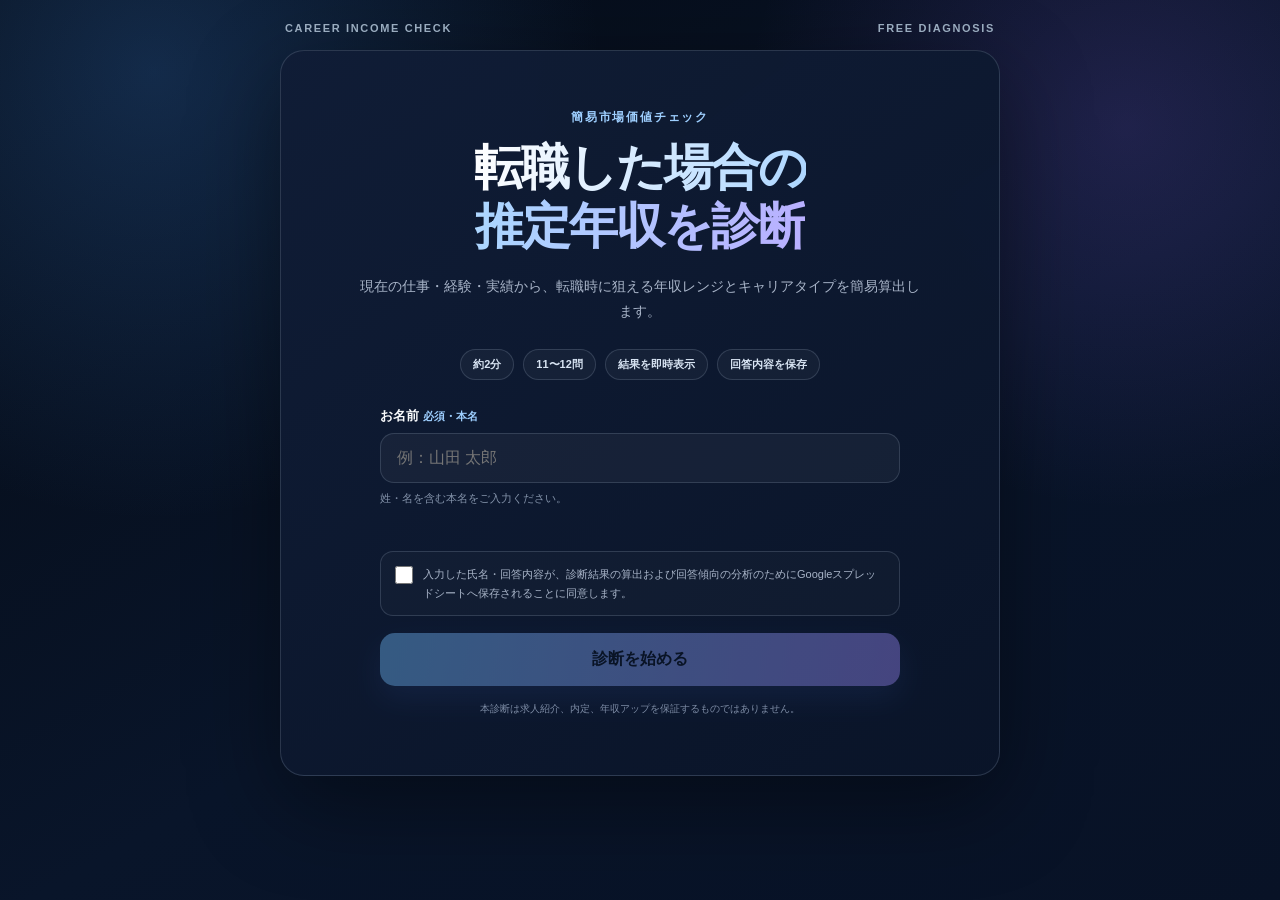
==== commit f3aa44a6: "Rebuild career income diagnosis UI" ====
--- a/career-income/index.html
+++ b/career-income/index.html
@@ -1 +1,149 @@
-<!DOCTYPE html><html lang="ja"><head><meta charset="UTF-8"><meta name="viewport" content="width=device-width,initial-scale=1"><meta name="description" content="20代向け転職年収診断"><title>20代キャリア年収診断 | VISION</title><style>:root{--bg:#08101f;--card:#111d36;--border:#2b3a57;--text:#f8fafc;--muted:#a9b4c8;--a:#74bfff;--b:#9b8cff}*{box-sizing:border-box}body{margin:0;min-height:100vh;background:radial-gradient(circle at 10% 10%,#17345d,transparent 35%),linear-gradient(145deg,#070d19,#0c1730);color:var(--text);font-family:-apple-system,BlinkMacSystemFont,"Segoe UI","Yu Gothic",sans-serif;padding:24px 14px}.app{max-width:720px;margin:auto}.brand{display:flex;justify-content:space-between;color:var(--muted);font-size:12px;letter-spacing:.16em;margin:0 4px 18px}.panel{border:1px solid var(--border);border-radius:22px;background:rgba(12,23,45,.96);box-shadow:0 25px 80px #0007;overflow:hidden}.screen{display:none}.screen.active{display:block;animation:fade .3s ease}@keyframes fade{from{opacity:0;transform:translateY(8px)}to{opacity:1}}.hero,.result-wrap{padding:clamp(28px,7vw,58px);text-align:center}.eyebrow{color:#9acbff;font-size:12px;font-weight:800;letter-spacing:.15em}.gradient-text{background:linear-gradient(100deg,#fff,#a9d3ff,#b8adff);-webkit-background-clip:text;color:transparent}h1{font-size:clamp(31px,7vw,50px);line-height:1.18;margin:12px 0 18px}.hero-copy,.privacy-note,.question-help,.result-summary,.meter-note,.disclaimer{color:var(--muted);line-height:1.8}.badges{display:flex;flex-wrap:wrap;gap:9px;justify-content:center;margin:25px 0}.badge{border:1px solid var(--border);border-radius:999px;padding:8px 12px;font-size:12px}.primary-btn,.secondary-btn{width:100%;padding:16px;border-radius:15px;font-weight:800;cursor:pointer}.primary-btn{border:0;background:linear-gradient(100deg,var(--a),var(--b));color:#07101d}.secondary-btn{border:1px solid var(--border);background:#ffffff08;color:var(--text)}button:disabled{opacity:.45;cursor:not-allowed}.quiz-head{padding:24px 34px 0}.quiz-meta{display:flex;justify-content:space-between;color:var(--muted);font-size:12px}.progress-track,.meter-track{height:8px;background:#ffffff12;border-radius:99px;overflow:hidden;margin-top:10px}.progress-fill,.meter-fill{height:100%;background:linear-gradient(90deg,var(--a),var(--b));transition:.35s}.quiz-body{padding:30px 34px 36px}.question-kicker{color:#92c4f5;font-size:12px;font-weight:800;letter-spacing:.12em}.question-title{font-size:clamp(20px,5vw,28px);line-height:1.5}.choices{display:grid;gap:10px;margin-top:22px}.choice{display:flex;gap:12px;align-items:center;width:100%;padding:15px;text-align:left;color:var(--text);background:#ffffff07;border:1px solid var(--border);border-radius:14px;cursor:pointer}.choice.selected{border-color:#8dc3ff;background:#6ba9ff18}.choice-index{display:grid;place-items:center;width:28px;height:28px;border:1px solid var(--border);border-radius:8px;font-size:12px}.quiz-actions,.result-actions{display:grid;grid-template-columns:.8fr 1.2fr;gap:10px;margin-top:24px}.result-type{font-size:clamp(27px,6vw,42px)}.salary-card,.meter-card,.info-card{border:1px solid var(--border);border-radius:18px;background:#ffffff06;padding:22px;margin:15px 0;text-align:left}.salary-card{text-align:center;background:linear-gradient(135deg,#275a9544,#5e4ba544)}.salary-value{font-size:clamp(34px,8vw,52px);font-weight:900;margin:10px}.salary-diff{color:#4be0a3;font-weight:800}.meter-head{display:flex;justify-content:space-between;font-weight:800}.grid-2{display:grid;grid-template-columns:1fr 1fr;gap:14px}.info-card h3{font-size:14px}.info-card ul{text-align:left;color:var(--muted);line-height:1.9;padding-left:20px}.disclaimer{font-size:11px;text-align:left;border:1px solid #ffcf7030;padding:14px;border-radius:13px;margin:18px 0}.toast{position:fixed;left:50%;bottom:25px;transform:translateX(-50%);background:#e2efff;color:#07101d;padding:10px 16px;border-radius:99px;opacity:0;transition:.2s}.toast.show{opacity:1}@media(max-width:600px){.grid-2,.result-actions{grid-template-columns:1fr}.quiz-head,.quiz-body{padding-left:18px;padding-right:18px}.hero,.result-wrap{padding:28px 18px}}</style></head><body><main class="app"><div class="brand"><span>VISION</span><span>CAREER DIAGNOSIS</span></div><section class="panel"><div id="start-screen" class="screen active hero"><p class="eyebrow">20代向け・簡易市場価値チェック</p><h1><span class="gradient-text">転職した場合の<br>推定年収を診断</span></h1><p class="hero-copy">現在の仕事、経験、実績、希望条件から、転職時に狙える年収レンジとキャリアタイプを簡易算出します。今すぐ転職を考えていない方でも回答できます。</p><div class="badges"><span class="badge">約2〜3分</span><span class="badge">個人情報入力なし</span><span class="badge">回答データ保存なし</span><span class="badge">結果を即時表示</span></div><button class="primary-btn" type="button" onclick="startDiagnosis()">無料で診断を始める</button><p class="privacy-note">回答はこのブラウザ内のみで処理され、サーバーへ送信・保存されません。<br>本診断は求人紹介、内定、年収アップを保証するものではありません。</p></div><div id="quiz-screen" class="screen"><div class="quiz-head"><div class="quiz-meta"><span id="progress-label"></span><span id="progress-count"></span></div><div class="progress-track"><div id="progress-fill" class="progress-fill"></div></div></div><div class="quiz-body"><p id="question-kicker" class="question-kicker"></p><h2 id="question-title" class="question-title"></h2><p id="question-help" class="question-help"></p><div id="choices" class="choices"></div><div class="quiz-actions"><button id="back-btn" class="secondary-btn" onclick="goBack()">戻る</button><button id="next-btn" class="primary-btn" onclick="goNext()">次へ</button></div></div></div><div id="result-screen" class="screen"><div class="result-wrap"><p class="eyebrow">YOUR CAREER TYPE</p><h2 id="result-type" class="result-type gradient-text"></h2><p id="result-summary" class="result-summary"></p><div class="salary-card"><div>推定転職年収レンジ</div><div id="salary-range" class="salary-value"></div><div id="salary-diff" class="salary-diff"></div></div><div class="meter-card"><div class="meter-head"><span>転職実現度</span><span id="feasibility-label"></span></div><div class="meter-track"><div id="feasibility-fill" class="meter-fill"></div></div><p id="feasibility-note" class="meter-note"></p></div><div class="grid-2"><article class="info-card"><h3>評価されやすいポイント</h3><ul id="strength-list"></ul></article><article class="info-card"><h3>年収を上げるためのポイント</h3><ul id="action-list"></ul></article></div><article class="info-card"><h3>相性のよいキャリア方向性</h3><ul id="direction-list"></ul></article><div class="disclaimer">本診断は回答をもとにした簡易推定です。実際の年収は求人企業、職務経歴、選考評価、勤務地、雇用条件、求人状況などで変動します。</div><div class="result-actions"><button class="primary-btn" onclick="shareResult()">診断結果をコピー</button><button class="secondary-btn" onclick="restartDiagnosis()">もう一度診断する</button></div></div></div></section></main><div id="toast" class="toast">結果をコピーしました</div><script src="./app.js?v=2"></script></body></html>+<!DOCTYPE html>
+<html lang="ja">
+<head>
+  <meta charset="UTF-8">
+  <meta name="viewport" content="width=device-width, initial-scale=1, viewport-fit=cover">
+  <meta name="theme-color" content="#08101f">
+  <meta name="description" content="現在の経験や実績から、転職時の推定年収レンジを確認できる簡易診断です。">
+  <title>転職年収診断</title>
+  <style>
+    :root {
+      --bg: #07101f;
+      --surface: #0f1c34;
+      --surface-2: #142440;
+      --border: rgba(148, 163, 184, .23);
+      --text: #f8fafc;
+      --muted: #a8b4c8;
+      --accent: #72bfff;
+      --accent-2: #9d8cff;
+      --success: #4adea5;
+      --warning: #ffd27d;
+      --danger: #ffaaaa;
+      --radius: 20px;
+    }
+    * { box-sizing: border-box; }
+    html { scroll-behavior: smooth; }
+    body { margin: 0; min-height: 100vh; padding: 22px 14px 44px; color: var(--text); background: radial-gradient(circle at 12% 8%, rgba(54, 120, 201, .28), transparent 32%), radial-gradient(circle at 88% 14%, rgba(114, 84, 202, .22), transparent 28%), linear-gradient(150deg, #050b15, #09152a 56%, #081226); font-family: -apple-system, BlinkMacSystemFont, "Segoe UI", "Hiragino Sans", "Yu Gothic", Meiryo, sans-serif; }
+    button, input { font: inherit; }
+    button { -webkit-tap-highlight-color: transparent; }
+    .app { width: min(100%, 720px); margin: 0 auto; }
+    .top-label { display: flex; justify-content: space-between; padding: 0 5px; margin-bottom: 16px; color: #9aacbf; font-size: 11px; font-weight: 800; letter-spacing: .15em; }
+    .panel { overflow: hidden; border: 1px solid var(--border); border-radius: 24px; background: linear-gradient(145deg, rgba(16, 29, 54, .98), rgba(10, 21, 41, .96)); box-shadow: 0 28px 90px rgba(0, 0, 0, .42); }
+    .screen { display: none; }
+    .screen.active { display: block; animation: fade .3s ease both; }
+    @keyframes fade { from { opacity: 0; transform: translateY(8px); } to { opacity: 1; transform: none; } }
+    .hero { padding: clamp(30px, 7vw, 58px) clamp(20px, 6vw, 50px); text-align: center; }
+    .eyebrow { margin: 0 0 12px; color: #9ecfff; font-size: 12px; font-weight: 900; letter-spacing: .15em; }
+    h1 { margin: 0; font-size: clamp(32px, 7vw, 49px); line-height: 1.2; letter-spacing: -.04em; }
+    .gradient-text { background: linear-gradient(100deg, #fff, #abd5ff 52%, #b9afff); -webkit-background-clip: text; background-clip: text; color: transparent; }
+    .hero-copy { max-width: 560px; margin: 18px auto 0; color: var(--muted); font-size: 14px; line-height: 1.85; }
+    .badges { display: flex; flex-wrap: wrap; justify-content: center; gap: 9px; margin: 24px 0 27px; }
+    .badge { padding: 7px 12px; border: 1px solid var(--border); border-radius: 999px; background: rgba(255,255,255,.035); color: #d7e3f2; font-size: 11px; font-weight: 800; }
+    .form-block { margin: 0 auto; max-width: 520px; text-align: left; }
+    .field-label { display: block; margin: 0 0 8px; font-size: 13px; font-weight: 800; }
+    .required { color: #9ecfff; font-size: 11px; }
+    .name-input { width: 100%; padding: 15px 16px; border: 1px solid var(--border); border-radius: 14px; outline: none; color: var(--text); background: rgba(255,255,255,.045); transition: border-color .18s, box-shadow .18s; }
+    .name-input:focus { border-color: rgba(114,191,255,.78); box-shadow: 0 0 0 4px rgba(114,191,255,.1); }
+    .field-help { margin: 7px 0 0; color: #8392a9; font-size: 11px; line-height: 1.6; }
+    .consent-box { display: flex; gap: 10px; align-items: flex-start; margin: 17px 0; padding: 13px 14px; border: 1px solid var(--border); border-radius: 13px; color: var(--muted); background: rgba(255,255,255,.025); font-size: 11px; line-height: 1.7; cursor: pointer; }
+    .consent-box input { width: 18px; height: 18px; margin: 1px 0 0; flex: 0 0 auto; accent-color: #83c8ff; }
+    .primary-btn, .secondary-btn, .back-link { border-radius: 15px; cursor: pointer; font-weight: 900; transition: transform .16s, opacity .16s, border-color .16s; }
+    .primary-btn { width: 100%; padding: 16px 18px; border: 0; color: #07101d; background: linear-gradient(100deg, var(--accent), var(--accent-2)); box-shadow: 0 12px 30px rgba(92, 138, 255, .22); }
+    .secondary-btn { width: 100%; padding: 15px 18px; color: var(--text); border: 1px solid var(--border); background: rgba(255,255,255,.035); }
+    .primary-btn:hover, .secondary-btn:hover { transform: translateY(-1px); }
+    .primary-btn:disabled { opacity: .4; cursor: not-allowed; transform: none; }
+    .privacy-note { margin: 14px 0 0; color: #7f8da4; font-size: 10px; line-height: 1.7; text-align: center; }
+    .error-text { min-height: 19px; margin: 7px 0 0; color: var(--danger); font-size: 11px; }
+    .quiz-head { padding: 24px clamp(18px, 5vw, 38px) 0; }
+    .quiz-meta { display: flex; justify-content: space-between; color: var(--muted); font-size: 11px; font-weight: 800; }
+    .progress-track { height: 7px; margin-top: 10px; overflow: hidden; border-radius: 999px; background: rgba(148,163,184,.14); }
+    .progress-fill { height: 100%; width: 0; border-radius: inherit; background: linear-gradient(90deg, var(--accent), var(--accent-2)); transition: width .28s ease; }
+    .quiz-body { padding: 29px clamp(18px, 5vw, 38px) 30px; }
+    .question-kicker { margin: 0 0 10px; color: #93c4f3; font-size: 11px; font-weight: 900; letter-spacing: .14em; }
+    .question-title { margin: 0; font-size: clamp(20px, 4.8vw, 28px); line-height: 1.48; letter-spacing: -.025em; }
+    .question-help { min-height: 23px; margin: 8px 0 22px; color: var(--muted); font-size: 12px; line-height: 1.7; }
+    .choices { display: grid; gap: 10px; }
+    .choice { width: 100%; display: flex; align-items: center; gap: 12px; padding: 15px 16px; text-align: left; color: #edf5ff; border: 1px solid var(--border); border-radius: 14px; background: rgba(255,255,255,.036); cursor: pointer; transition: transform .14s, border-color .14s, background .14s; }
+    .choice:hover { transform: translateX(2px); border-color: rgba(114,191,255,.6); background: rgba(114,191,255,.075); }
+    .choice.selected { border-color: #91caff; background: linear-gradient(90deg, rgba(114,191,255,.15), rgba(157,140,255,.13)); }
+    .choice:disabled { cursor: default; }
+    .choice-index { width: 28px; height: 28px; flex: 0 0 28px; display: grid; place-items: center; border: 1px solid rgba(148,163,184,.28); border-radius: 8px; color: #a9b9cf; font-size: 11px; font-weight: 900; }
+    .choice.selected .choice-index { color: #07101d; border-color: transparent; background: linear-gradient(120deg, #8fd0ff, #aa9dff); }
+    .back-row { margin-top: 22px; }
+    .back-link { padding: 8px 2px; border: 0; color: #93a4ba; background: transparent; font-size: 12px; }
+    .back-link:hover { color: var(--text); }
+    .back-link:disabled { visibility: hidden; }
+    .loading { padding: 70px 24px; text-align: center; }
+    .spinner { width: 44px; height: 44px; margin: 0 auto 20px; border: 4px solid rgba(148,163,184,.18); border-top-color: #84c8ff; border-radius: 50%; animation: spin .8s linear infinite; }
+    @keyframes spin { to { transform: rotate(360deg); } }
+    .loading h2 { margin: 0 0 8px; font-size: 22px; }
+    .loading p { margin: 0; color: var(--muted); font-size: 12px; }
+    .result-wrap { padding: clamp(25px, 5vw, 43px); }
+    .result-top { padding: 4px 0 24px; text-align: center; }
+    .result-type { margin: 8px 0 9px; font-size: clamp(28px, 6vw, 43px); line-height: 1.25; letter-spacing: -.04em; }
+    .result-summary { max-width: 570px; margin: 0 auto; color: var(--muted); font-size: 13px; line-height: 1.85; }
+    .salary-card, .meter-card, .info-card { margin-bottom: 15px; padding: 21px; border: 1px solid var(--border); border-radius: 18px; background: rgba(255,255,255,.028); }
+    .salary-card { text-align: center; border-color: rgba(112,180,255,.3); background: linear-gradient(135deg, rgba(37,89,153,.29), rgba(91,70,159,.25)); }
+    .salary-label { color: #b9c8dc; font-size: 11px; font-weight: 900; letter-spacing: .12em; }
+    .salary-value { margin: 8px 0 6px; font-size: clamp(34px, 8vw, 53px); font-weight: 900; letter-spacing: -.05em; }
+    .salary-diff { color: var(--success); font-size: 13px; font-weight: 900; }
+    .salary-diff.neutral { color: var(--warning); }
+    .salary-diff.down { color: var(--danger); }
+    .meter-head { display: flex; justify-content: space-between; margin-bottom: 10px; font-size: 13px; font-weight: 900; }
+    .meter-track { height: 9px; overflow: hidden; border-radius: 999px; background: rgba(148,163,184,.15); }
+    .meter-fill { height: 100%; width: 0; border-radius: inherit; background: linear-gradient(90deg, var(--accent), var(--accent-2)); transition: width .8s ease; }
+    .meter-note { margin: 10px 0 0; color: var(--muted); font-size: 11px; line-height: 1.7; }
+    .grid-2 { display: grid; grid-template-columns: 1fr 1fr; gap: 13px; }
+    .info-card h3 { margin: 0 0 12px; color: #dbeaff; font-size: 13px; }
+    .info-card ul { margin: 0; padding-left: 19px; color: var(--muted); font-size: 12px; line-height: 1.85; }
+    .save-status { margin: 15px 0; padding: 12px 14px; border: 1px solid var(--border); border-radius: 12px; color: var(--muted); background: rgba(255,255,255,.025); font-size: 11px; line-height: 1.6; }
+    .save-status.success { color: #bff8df; border-color: rgba(74,222,165,.25); background: rgba(74,222,165,.06); }
+    .save-status.error { color: #ffd0d0; border-color: rgba(255,170,170,.24); background: rgba(255,170,170,.05); }
+    .disclaimer { margin: 16px 0; padding: 14px 15px; border: 1px solid rgba(255,210,125,.18); border-radius: 13px; color: #aeb9ca; background: rgba(255,210,125,.04); font-size: 10px; line-height: 1.75; }
+    .result-actions { display: grid; grid-template-columns: 1fr 1fr; gap: 10px; }
+    .toast { position: fixed; left: 50%; bottom: 24px; z-index: 10; transform: translate(-50%, 16px); padding: 10px 15px; border-radius: 999px; color: #07101d; background: #dcecff; opacity: 0; pointer-events: none; transition: .22s; font-size: 11px; font-weight: 900; }
+    .toast.show { opacity: 1; transform: translate(-50%, 0); }
+    @media (max-width: 600px) { body { padding: 14px 10px 30px; } .grid-2, .result-actions { grid-template-columns: 1fr; } .hero { padding-left: 18px; padding-right: 18px; } .result-wrap { padding: 22px 16px 27px; } }
+  </style>
+</head>
+<body>
+  <main class="app">
+    <div class="top-label"><span>CAREER INCOME CHECK</span><span>FREE DIAGNOSIS</span></div>
+    <section class="panel">
+      <div id="start-screen" class="screen active hero">
+        <p class="eyebrow">簡易市場価値チェック</p>
+        <h1><span class="gradient-text">転職した場合の<br>推定年収を診断</span></h1>
+        <p class="hero-copy">現在の仕事・経験・実績から、転職時に狙える年収レンジとキャリアタイプを簡易算出します。</p>
+        <div class="badges"><span class="badge">約2分</span><span class="badge">11〜12問</span><span class="badge">結果を即時表示</span><span class="badge">回答内容を保存</span></div>
+        <div class="form-block">
+          <label class="field-label" for="full-name">お名前 <span class="required">必須・本名</span></label>
+          <input id="full-name" class="name-input" type="text" autocomplete="name" maxlength="60" placeholder="例：山田 太郎">
+          <p class="field-help">姓・名を含む本名をご入力ください。</p>
+          <p id="name-error" class="error-text" aria-live="polite"></p>
+          <label class="consent-box"><input id="consent" type="checkbox"><span>入力した氏名・回答内容が、診断結果の算出および回答傾向の分析のためにGoogleスプレッドシートへ保存されることに同意します。</span></label>
+          <button id="start-btn" class="primary-btn" type="button" disabled>診断を始める</button>
+          <p class="privacy-note">本診断は求人紹介、内定、年収アップを保証するものではありません。</p>
+        </div>
+      </div>
+      <div id="quiz-screen" class="screen">
+        <div class="quiz-head"><div class="quiz-meta"><span id="progress-label"></span><span id="progress-count"></span></div><div class="progress-track"><div id="progress-fill" class="progress-fill"></div></div></div>
+        <div class="quiz-body"><p id="question-kicker" class="question-kicker"></p><h2 id="question-title" class="question-title"></h2><p id="question-help" class="question-help"></p><div id="choices" class="choices"></div><div class="back-row"><button id="back-btn" class="back-link" type="button">← ひとつ前に戻る</button></div></div>
+      </div>
+      <div id="loading-screen" class="screen loading"><div class="spinner" aria-hidden="true"></div><h2>診断結果を分析しています</h2><p>回答内容から推定年収レンジを算出しています。</p></div>
+      <div id="result-screen" class="screen"><div class="result-wrap">
+        <div class="result-top"><p class="eyebrow">YOUR CAREER TYPE</p><h2 id="result-type" class="result-type gradient-text"></h2><p id="result-summary" class="result-summary"></p></div>
+        <div class="salary-card"><div class="salary-label">推定転職年収レンジ</div><div id="salary-range" class="salary-value"></div><div id="salary-diff" class="salary-diff"></div></div>
+        <div class="meter-card"><div class="meter-head"><span>転職実現度</span><span id="feasibility-label"></span></div><div class="meter-track"><div id="feasibility-fill" class="meter-fill"></div></div><p id="feasibility-note" class="meter-note"></p></div>
+        <div class="grid-2"><article class="info-card"><h3>評価されやすいポイント</h3><ul id="strength-list"></ul></article><article class="info-card"><h3>年収を上げるためのポイント</h3><ul id="action-list"></ul></article></div>
+        <article class="info-card"><h3>相性のよいキャリア方向性</h3><ul id="direction-list"></ul></article>
+        <div id="save-status" class="save-status">回答内容を保存しています。</div>
+        <div class="disclaimer">本診断は入力された回答をもとにした簡易推定です。実際の年収は、求人企業、職務経歴、選考評価、勤務地、雇用条件、求人状況などにより変動します。</div>
+        <div class="result-actions"><button id="copy-btn" class="primary-btn" type="button">診断結果をコピー</button><button id="restart-btn" class="secondary-btn" type="button">もう一度診断する</button></div>
+      </div></div>
+    </section>
+  </main>
+  <div id="toast" class="toast">診断結果をコピーしました</div>
+  <script src="./config.js?v=1"></script>
+  <script src="./app.js?v=3"></script>
+</body>
+</html>
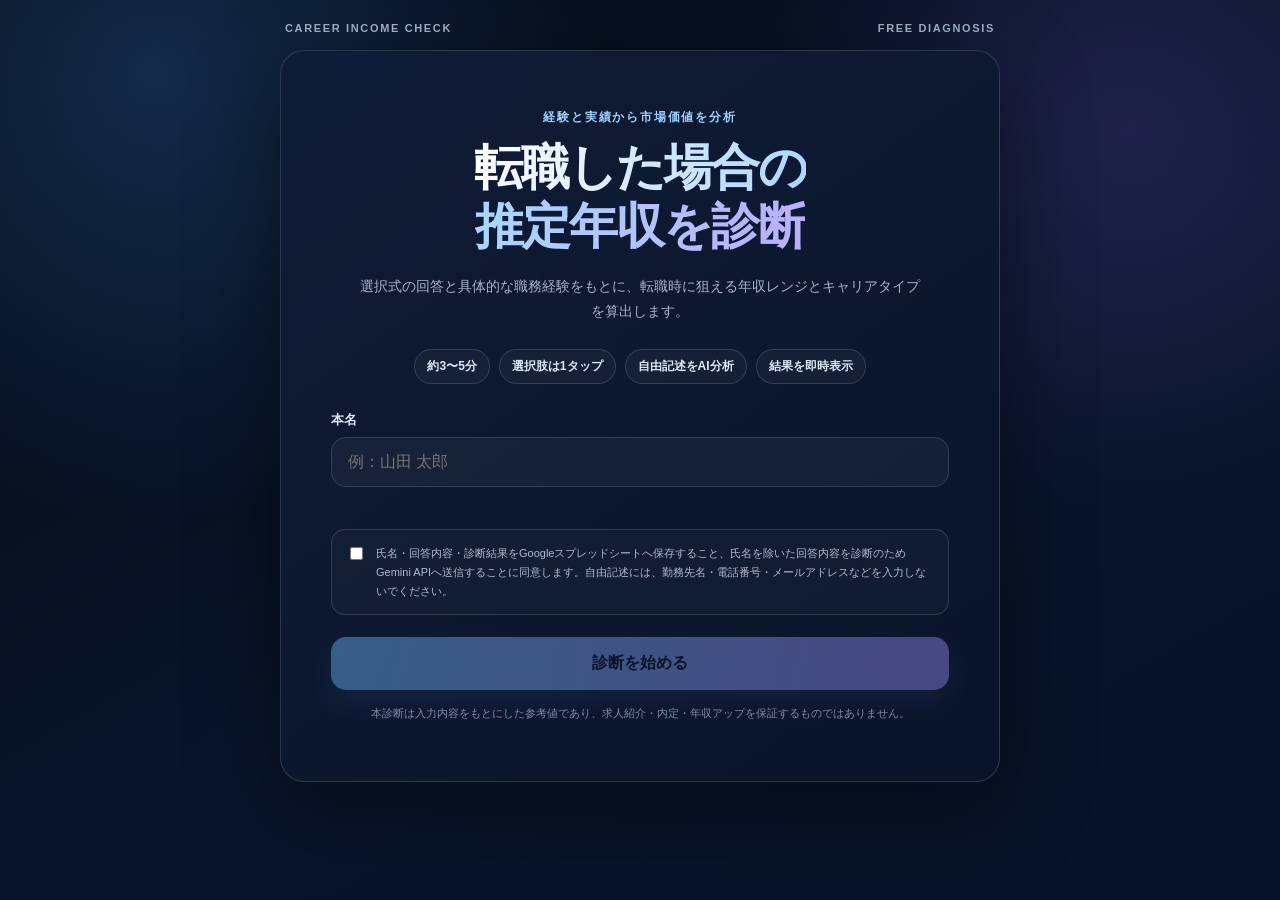
==== commit 260167b6: "自由記述とAI分析画面を追加" ====
--- a/career-income/index.html
+++ b/career-income/index.html
@@ -4,146 +4,62 @@
   <meta charset="UTF-8">
   <meta name="viewport" content="width=device-width, initial-scale=1, viewport-fit=cover">
   <meta name="theme-color" content="#08101f">
-  <meta name="description" content="現在の経験や実績から、転職時の推定年収レンジを確認できる簡易診断です。">
+  <meta name="description" content="現在の経験・実績・希望条件から、転職時の推定年収レンジを確認できる簡易診断です。">
   <title>転職年収診断</title>
   <style>
-    :root {
-      --bg: #07101f;
-      --surface: #0f1c34;
-      --surface-2: #142440;
-      --border: rgba(148, 163, 184, .23);
-      --text: #f8fafc;
-      --muted: #a8b4c8;
-      --accent: #72bfff;
-      --accent-2: #9d8cff;
-      --success: #4adea5;
-      --warning: #ffd27d;
-      --danger: #ffaaaa;
-      --radius: 20px;
-    }
-    * { box-sizing: border-box; }
-    html { scroll-behavior: smooth; }
-    body { margin: 0; min-height: 100vh; padding: 22px 14px 44px; color: var(--text); background: radial-gradient(circle at 12% 8%, rgba(54, 120, 201, .28), transparent 32%), radial-gradient(circle at 88% 14%, rgba(114, 84, 202, .22), transparent 28%), linear-gradient(150deg, #050b15, #09152a 56%, #081226); font-family: -apple-system, BlinkMacSystemFont, "Segoe UI", "Hiragino Sans", "Yu Gothic", Meiryo, sans-serif; }
-    button, input { font: inherit; }
-    button { -webkit-tap-highlight-color: transparent; }
-    .app { width: min(100%, 720px); margin: 0 auto; }
-    .top-label { display: flex; justify-content: space-between; padding: 0 5px; margin-bottom: 16px; color: #9aacbf; font-size: 11px; font-weight: 800; letter-spacing: .15em; }
-    .panel { overflow: hidden; border: 1px solid var(--border); border-radius: 24px; background: linear-gradient(145deg, rgba(16, 29, 54, .98), rgba(10, 21, 41, .96)); box-shadow: 0 28px 90px rgba(0, 0, 0, .42); }
-    .screen { display: none; }
-    .screen.active { display: block; animation: fade .3s ease both; }
-    @keyframes fade { from { opacity: 0; transform: translateY(8px); } to { opacity: 1; transform: none; } }
-    .hero { padding: clamp(30px, 7vw, 58px) clamp(20px, 6vw, 50px); text-align: center; }
-    .eyebrow { margin: 0 0 12px; color: #9ecfff; font-size: 12px; font-weight: 900; letter-spacing: .15em; }
-    h1 { margin: 0; font-size: clamp(32px, 7vw, 49px); line-height: 1.2; letter-spacing: -.04em; }
-    .gradient-text { background: linear-gradient(100deg, #fff, #abd5ff 52%, #b9afff); -webkit-background-clip: text; background-clip: text; color: transparent; }
-    .hero-copy { max-width: 560px; margin: 18px auto 0; color: var(--muted); font-size: 14px; line-height: 1.85; }
-    .badges { display: flex; flex-wrap: wrap; justify-content: center; gap: 9px; margin: 24px 0 27px; }
-    .badge { padding: 7px 12px; border: 1px solid var(--border); border-radius: 999px; background: rgba(255,255,255,.035); color: #d7e3f2; font-size: 11px; font-weight: 800; }
-    .form-block { margin: 0 auto; max-width: 520px; text-align: left; }
-    .field-label { display: block; margin: 0 0 8px; font-size: 13px; font-weight: 800; }
-    .required { color: #9ecfff; font-size: 11px; }
-    .name-input { width: 100%; padding: 15px 16px; border: 1px solid var(--border); border-radius: 14px; outline: none; color: var(--text); background: rgba(255,255,255,.045); transition: border-color .18s, box-shadow .18s; }
-    .name-input:focus { border-color: rgba(114,191,255,.78); box-shadow: 0 0 0 4px rgba(114,191,255,.1); }
-    .field-help { margin: 7px 0 0; color: #8392a9; font-size: 11px; line-height: 1.6; }
-    .consent-box { display: flex; gap: 10px; align-items: flex-start; margin: 17px 0; padding: 13px 14px; border: 1px solid var(--border); border-radius: 13px; color: var(--muted); background: rgba(255,255,255,.025); font-size: 11px; line-height: 1.7; cursor: pointer; }
-    .consent-box input { width: 18px; height: 18px; margin: 1px 0 0; flex: 0 0 auto; accent-color: #83c8ff; }
-    .primary-btn, .secondary-btn, .back-link { border-radius: 15px; cursor: pointer; font-weight: 900; transition: transform .16s, opacity .16s, border-color .16s; }
-    .primary-btn { width: 100%; padding: 16px 18px; border: 0; color: #07101d; background: linear-gradient(100deg, var(--accent), var(--accent-2)); box-shadow: 0 12px 30px rgba(92, 138, 255, .22); }
-    .secondary-btn { width: 100%; padding: 15px 18px; color: var(--text); border: 1px solid var(--border); background: rgba(255,255,255,.035); }
-    .primary-btn:hover, .secondary-btn:hover { transform: translateY(-1px); }
-    .primary-btn:disabled { opacity: .4; cursor: not-allowed; transform: none; }
-    .privacy-note { margin: 14px 0 0; color: #7f8da4; font-size: 10px; line-height: 1.7; text-align: center; }
-    .error-text { min-height: 19px; margin: 7px 0 0; color: var(--danger); font-size: 11px; }
-    .quiz-head { padding: 24px clamp(18px, 5vw, 38px) 0; }
-    .quiz-meta { display: flex; justify-content: space-between; color: var(--muted); font-size: 11px; font-weight: 800; }
-    .progress-track { height: 7px; margin-top: 10px; overflow: hidden; border-radius: 999px; background: rgba(148,163,184,.14); }
-    .progress-fill { height: 100%; width: 0; border-radius: inherit; background: linear-gradient(90deg, var(--accent), var(--accent-2)); transition: width .28s ease; }
-    .quiz-body { padding: 29px clamp(18px, 5vw, 38px) 30px; }
-    .question-kicker { margin: 0 0 10px; color: #93c4f3; font-size: 11px; font-weight: 900; letter-spacing: .14em; }
-    .question-title { margin: 0; font-size: clamp(20px, 4.8vw, 28px); line-height: 1.48; letter-spacing: -.025em; }
-    .question-help { min-height: 23px; margin: 8px 0 22px; color: var(--muted); font-size: 12px; line-height: 1.7; }
-    .choices { display: grid; gap: 10px; }
-    .choice { width: 100%; display: flex; align-items: center; gap: 12px; padding: 15px 16px; text-align: left; color: #edf5ff; border: 1px solid var(--border); border-radius: 14px; background: rgba(255,255,255,.036); cursor: pointer; transition: transform .14s, border-color .14s, background .14s; }
-    .choice:hover { transform: translateX(2px); border-color: rgba(114,191,255,.6); background: rgba(114,191,255,.075); }
-    .choice.selected { border-color: #91caff; background: linear-gradient(90deg, rgba(114,191,255,.15), rgba(157,140,255,.13)); }
-    .choice:disabled { cursor: default; }
-    .choice-index { width: 28px; height: 28px; flex: 0 0 28px; display: grid; place-items: center; border: 1px solid rgba(148,163,184,.28); border-radius: 8px; color: #a9b9cf; font-size: 11px; font-weight: 900; }
-    .choice.selected .choice-index { color: #07101d; border-color: transparent; background: linear-gradient(120deg, #8fd0ff, #aa9dff); }
-    .back-row { margin-top: 22px; }
-    .back-link { padding: 8px 2px; border: 0; color: #93a4ba; background: transparent; font-size: 12px; }
-    .back-link:hover { color: var(--text); }
-    .back-link:disabled { visibility: hidden; }
-    .loading { padding: 70px 24px; text-align: center; }
-    .spinner { width: 44px; height: 44px; margin: 0 auto 20px; border: 4px solid rgba(148,163,184,.18); border-top-color: #84c8ff; border-radius: 50%; animation: spin .8s linear infinite; }
-    @keyframes spin { to { transform: rotate(360deg); } }
-    .loading h2 { margin: 0 0 8px; font-size: 22px; }
-    .loading p { margin: 0; color: var(--muted); font-size: 12px; }
-    .result-wrap { padding: clamp(25px, 5vw, 43px); }
-    .result-top { padding: 4px 0 24px; text-align: center; }
-    .result-type { margin: 8px 0 9px; font-size: clamp(28px, 6vw, 43px); line-height: 1.25; letter-spacing: -.04em; }
-    .result-summary { max-width: 570px; margin: 0 auto; color: var(--muted); font-size: 13px; line-height: 1.85; }
-    .salary-card, .meter-card, .info-card { margin-bottom: 15px; padding: 21px; border: 1px solid var(--border); border-radius: 18px; background: rgba(255,255,255,.028); }
-    .salary-card { text-align: center; border-color: rgba(112,180,255,.3); background: linear-gradient(135deg, rgba(37,89,153,.29), rgba(91,70,159,.25)); }
-    .salary-label { color: #b9c8dc; font-size: 11px; font-weight: 900; letter-spacing: .12em; }
-    .salary-value { margin: 8px 0 6px; font-size: clamp(34px, 8vw, 53px); font-weight: 900; letter-spacing: -.05em; }
-    .salary-diff { color: var(--success); font-size: 13px; font-weight: 900; }
-    .salary-diff.neutral { color: var(--warning); }
-    .salary-diff.down { color: var(--danger); }
-    .meter-head { display: flex; justify-content: space-between; margin-bottom: 10px; font-size: 13px; font-weight: 900; }
-    .meter-track { height: 9px; overflow: hidden; border-radius: 999px; background: rgba(148,163,184,.15); }
-    .meter-fill { height: 100%; width: 0; border-radius: inherit; background: linear-gradient(90deg, var(--accent), var(--accent-2)); transition: width .8s ease; }
-    .meter-note { margin: 10px 0 0; color: var(--muted); font-size: 11px; line-height: 1.7; }
-    .grid-2 { display: grid; grid-template-columns: 1fr 1fr; gap: 13px; }
-    .info-card h3 { margin: 0 0 12px; color: #dbeaff; font-size: 13px; }
-    .info-card ul { margin: 0; padding-left: 19px; color: var(--muted); font-size: 12px; line-height: 1.85; }
-    .save-status { margin: 15px 0; padding: 12px 14px; border: 1px solid var(--border); border-radius: 12px; color: var(--muted); background: rgba(255,255,255,.025); font-size: 11px; line-height: 1.6; }
-    .save-status.success { color: #bff8df; border-color: rgba(74,222,165,.25); background: rgba(74,222,165,.06); }
-    .save-status.error { color: #ffd0d0; border-color: rgba(255,170,170,.24); background: rgba(255,170,170,.05); }
-    .disclaimer { margin: 16px 0; padding: 14px 15px; border: 1px solid rgba(255,210,125,.18); border-radius: 13px; color: #aeb9ca; background: rgba(255,210,125,.04); font-size: 10px; line-height: 1.75; }
-    .result-actions { display: grid; grid-template-columns: 1fr 1fr; gap: 10px; }
-    .toast { position: fixed; left: 50%; bottom: 24px; z-index: 10; transform: translate(-50%, 16px); padding: 10px 15px; border-radius: 999px; color: #07101d; background: #dcecff; opacity: 0; pointer-events: none; transition: .22s; font-size: 11px; font-weight: 900; }
-    .toast.show { opacity: 1; transform: translate(-50%, 0); }
-    @media (max-width: 600px) { body { padding: 14px 10px 30px; } .grid-2, .result-actions { grid-template-columns: 1fr; } .hero { padding-left: 18px; padding-right: 18px; } .result-wrap { padding: 22px 16px 27px; } }
+    :root{--bg:#07101f;--surface:#0f1c34;--surface2:#142440;--border:rgba(148,163,184,.23);--text:#f8fafc;--muted:#a8b4c8;--accent:#72bfff;--accent2:#9d8cff;--success:#4adea5;--warning:#ffd27d;--danger:#ffaaaa;--radius:20px}
+    *{box-sizing:border-box}html{scroll-behavior:smooth}body{margin:0;min-height:100vh;padding:22px 14px 44px;color:var(--text);background:radial-gradient(circle at 12% 8%,rgba(54,120,201,.28),transparent 32%),radial-gradient(circle at 88% 14%,rgba(114,84,202,.22),transparent 28%),linear-gradient(150deg,#050b15,#09152a 56%,#081226);font-family:-apple-system,BlinkMacSystemFont,"Segoe UI","Hiragino Sans","Yu Gothic",Meiryo,sans-serif}button,input,textarea{font:inherit}button{-webkit-tap-highlight-color:transparent}.app{width:min(100%,720px);margin:0 auto}.top-label{display:flex;justify-content:space-between;padding:0 5px;margin-bottom:16px;color:#9aacbf;font-size:11px;font-weight:800;letter-spacing:.15em}.panel{overflow:hidden;border:1px solid var(--border);border-radius:24px;background:linear-gradient(145deg,rgba(16,29,54,.98),rgba(10,21,41,.96));box-shadow:0 28px 90px rgba(0,0,0,.42)}.screen{display:none}.screen.active{display:block;animation:fade .3s ease both}@keyframes fade{from{opacity:0;transform:translateY(8px)}to{opacity:1;transform:none}}.hero,.result-wrap,.narrative-wrap,.loading-wrap{padding:clamp(30px,7vw,58px) clamp(20px,6vw,50px)}.hero{text-align:center}.eyebrow{margin:0 0 12px;color:#9ecfff;font-size:12px;font-weight:900;letter-spacing:.15em}h1{margin:0;font-size:clamp(32px,7vw,49px);line-height:1.2;letter-spacing:-.04em}.gradient-text{background:linear-gradient(100deg,#fff,#abd5ff 52%,#b9afff);-webkit-background-clip:text;background-clip:text;color:transparent}.hero-copy{max-width:560px;margin:18px auto 0;color:var(--muted);font-size:14px;line-height:1.85}.badges{display:flex;flex-wrap:wrap;justify-content:center;gap:9px;margin:24px 0 27px}.badge{padding:8px 12px;border:1px solid var(--border);border-radius:999px;background:rgba(255,255,255,.035);color:#dce8f7;font-size:12px;font-weight:750}.field{text-align:left;margin:18px 0}.field label{display:block;margin-bottom:8px;color:#dce9fa;font-size:13px;font-weight:800}.field input,.field textarea{width:100%;border:1px solid var(--border);border-radius:15px;outline:none;color:var(--text);background:rgba(255,255,255,.045);transition:.2s}.field input{padding:15px 16px}.field textarea{min-height:145px;padding:14px 15px;line-height:1.75;resize:vertical}.field input:focus,.field textarea:focus{border-color:rgba(114,191,255,.75);box-shadow:0 0 0 4px rgba(114,191,255,.08)}.field-help{margin:7px 2px 0;color:#8391a8;font-size:11px;line-height:1.65}.counter{text-align:right;color:#7f8ca2;font-size:11px;margin-top:5px}.error{min-height:18px;margin:6px 2px 0;color:var(--danger);font-size:11px}.consent{display:flex;gap:10px;align-items:flex-start;margin:18px 0 22px;padding:14px;border:1px solid var(--border);border-radius:14px;background:rgba(255,255,255,.028);text-align:left;color:#aebbd0;font-size:11px;line-height:1.7}.consent input{margin-top:3px;accent-color:#80c4ff}.primary,.secondary,.back-link{border-radius:15px;cursor:pointer;font-weight:850;transition:.18s}.primary{width:100%;padding:16px 18px;border:0;color:#07101d;background:linear-gradient(100deg,var(--accent),var(--accent2));box-shadow:0 12px 30px rgba(94,133,255,.22)}.secondary{width:100%;padding:15px 18px;color:var(--text);border:1px solid var(--border);background:rgba(255,255,255,.035)}.primary:hover,.secondary:hover{transform:translateY(-1px)}button:disabled{opacity:.42;cursor:not-allowed;transform:none!important}.privacy{margin:15px 0 0;color:#7f8da5;font-size:10.5px;line-height:1.7}.quiz-head{padding:24px clamp(18px,5vw,38px) 0}.quiz-meta{display:flex;justify-content:space-between;color:var(--muted);font-size:11px;font-weight:750}.progress{height:7px;margin-top:10px;overflow:hidden;border-radius:99px;background:rgba(148,163,184,.13)}.progress>div{height:100%;width:0;border-radius:inherit;background:linear-gradient(90deg,var(--accent),var(--accent2));transition:width .32s}.quiz-body{padding:30px clamp(18px,5vw,38px) 34px}.kicker{margin:0 0 10px;color:#95c8f9;font-size:11px;font-weight:900;letter-spacing:.13em}.question{margin:0;font-size:clamp(20px,4.8vw,28px);line-height:1.5;letter-spacing:-.025em}.help{margin:9px 0 22px;color:var(--muted);font-size:12px;line-height:1.7}.choices{display:grid;gap:10px}.choice{display:flex;align-items:center;gap:12px;width:100%;padding:15px 16px;color:#eef5ff;text-align:left;border:1px solid var(--border);border-radius:15px;background:rgba(255,255,255,.035);cursor:pointer;transition:.16s}.choice:hover{border-color:rgba(114,191,255,.58);background:rgba(88,166,255,.08);transform:translateX(3px)}.choice.selected{border-color:#8fc8ff;background:linear-gradient(90deg,rgba(88,166,255,.15),rgba(157,140,255,.12))}.choice-index{display:grid;place-items:center;flex:0 0 29px;width:29px;height:29px;border:1px solid rgba(148,163,184,.25);border-radius:9px;color:#9fb0c7;font-size:11px;font-weight:900}.choice.selected .choice-index{border-color:transparent;color:#07101d;background:linear-gradient(130deg,#8ed0ff,#a99dff)}.back-link{display:inline-flex;margin-top:22px;padding:9px 2px;color:#91a0b5;border:0;background:none;font-size:12px}.back-link:hover{color:#eaf3ff}.narrative-head h2{margin:5px 0 10px;font-size:clamp(25px,5vw,35px);letter-spacing:-.03em}.narrative-head p{margin:0 0 26px;color:var(--muted);font-size:13px;line-height:1.8}.narrative-actions{display:grid;grid-template-columns:.7fr 1.3fr;gap:10px;margin-top:24px}.loading-wrap{text-align:center}.spinner{width:52px;height:52px;margin:4px auto 22px;border:4px solid rgba(255,255,255,.1);border-top-color:var(--accent);border-radius:50%;animation:spin .8s linear infinite}@keyframes spin{to{transform:rotate(360deg)}}.loading-wrap h2{margin:0 0 10px;font-size:clamp(24px,5vw,34px)}.loading-wrap>p{margin:0;color:var(--muted);font-size:13px;line-height:1.75}.analysis-steps{display:grid;gap:9px;max-width:430px;margin:25px auto 0;text-align:left}.analysis-step{display:flex;gap:10px;align-items:center;padding:11px 13px;border:1px solid var(--border);border-radius:12px;color:#8390a6;background:rgba(255,255,255,.025);font-size:12px;transition:.25s}.analysis-step.active{color:#dcecff;border-color:rgba(114,191,255,.38);background:rgba(114,191,255,.07)}.analysis-step.done{color:#c8f8e5;border-color:rgba(74,222,165,.28)}.step-dot{width:9px;height:9px;border-radius:50%;background:#56647a}.active .step-dot{background:var(--accent);box-shadow:0 0 0 5px rgba(114,191,255,.1)}.done .step-dot{background:var(--success)}.result-top{text-align:center;padding:2px 0 24px}.result-type{margin:5px 0 10px;font-size:clamp(28px,6vw,42px);line-height:1.25;letter-spacing:-.04em}.result-summary{max-width:590px;margin:auto;color:var(--muted);font-size:13px;line-height:1.85}.analysis-badge{display:inline-block;margin-top:13px;padding:7px 11px;border:1px solid rgba(114,191,255,.28);border-radius:999px;color:#acd6ff;background:rgba(114,191,255,.07);font-size:10px;font-weight:800}.salary{margin-bottom:16px;padding:27px 20px;text-align:center;border:1px solid rgba(114,191,255,.3);border-radius:19px;background:linear-gradient(135deg,rgba(37,89,153,.28),rgba(91,70,159,.24))}.salary-label{color:#b7c8df;font-size:11px;font-weight:900;letter-spacing:.1em}.salary-value{margin:9px 0 8px;font-size:clamp(34px,8vw,52px);font-weight:950;letter-spacing:-.05em}.salary-diff{color:var(--success);font-size:13px;font-weight:850}.salary-diff.neutral{color:var(--warning)}.salary-diff.down{color:var(--danger)}.meter,.card{border:1px solid var(--border);border-radius:18px;background:rgba(255,255,255,.028)}.meter{padding:21px;margin-bottom:16px}.meter-head{display:flex;justify-content:space-between;margin-bottom:10px;font-size:12px;font-weight:850}.meter-track{height:9px;overflow:hidden;border-radius:99px;background:rgba(148,163,184,.14)}.meter-fill{height:100%;width:0;border-radius:inherit;background:linear-gradient(90deg,var(--accent),var(--accent2));transition:width .9s}.meter-note{margin:10px 0 0;color:var(--muted);font-size:11px;line-height:1.7}.grid{display:grid;grid-template-columns:1fr 1fr;gap:13px;margin-bottom:13px}.card{padding:20px;margin-bottom:13px}.card h3{margin:0 0 12px;color:#dceaff;font-size:13px}.card ul{margin:0;padding-left:18px;color:var(--muted);font-size:12px;line-height:1.9}.save-status{margin:15px 0;padding:12px 13px;border:1px solid var(--border);border-radius:12px;color:#9fb0c6;background:rgba(255,255,255,.025);font-size:10.5px;line-height:1.65}.save-status.success{color:#bdf5dd;border-color:rgba(74,222,165,.25)}.save-status.error{color:#ffd0d0;border-color:rgba(255,170,170,.25)}.disclaimer{margin:15px 0;padding:14px 15px;border:1px solid rgba(255,210,125,.18);border-radius:13px;color:#aab5c6;background:rgba(255,210,125,.04);font-size:10px;line-height:1.75}.result-actions{display:grid;grid-template-columns:1fr 1fr;gap:10px}.toast{position:fixed;left:50%;bottom:25px;z-index:20;transform:translate(-50%,16px);padding:10px 15px;border-radius:999px;color:#07101d;background:#e3f0ff;font-size:11px;font-weight:850;opacity:0;pointer-events:none;transition:.22s}.toast.show{opacity:1;transform:translate(-50%,0)}@media(max-width:600px){body{padding:15px 10px 32px}.grid,.result-actions{grid-template-columns:1fr}.narrative-actions{grid-template-columns:.65fr 1.35fr}.hero,.result-wrap,.narrative-wrap,.loading-wrap{padding-left:18px;padding-right:18px}.field textarea{min-height:130px}}
   </style>
 </head>
 <body>
-  <main class="app">
-    <div class="top-label"><span>CAREER INCOME CHECK</span><span>FREE DIAGNOSIS</span></div>
-    <section class="panel">
-      <div id="start-screen" class="screen active hero">
-        <p class="eyebrow">簡易市場価値チェック</p>
-        <h1><span class="gradient-text">転職した場合の<br>推定年収を診断</span></h1>
-        <p class="hero-copy">現在の仕事・経験・実績から、転職時に狙える年収レンジとキャリアタイプを簡易算出します。</p>
-        <div class="badges"><span class="badge">約2分</span><span class="badge">11〜12問</span><span class="badge">結果を即時表示</span><span class="badge">回答内容を保存</span></div>
-        <div class="form-block">
-          <label class="field-label" for="full-name">お名前 <span class="required">必須・本名</span></label>
-          <input id="full-name" class="name-input" type="text" autocomplete="name" maxlength="60" placeholder="例：山田 太郎">
-          <p class="field-help">姓・名を含む本名をご入力ください。</p>
-          <p id="name-error" class="error-text" aria-live="polite"></p>
-          <label class="consent-box"><input id="consent" type="checkbox"><span>入力した氏名・回答内容が、診断結果の算出および回答傾向の分析のためにGoogleスプレッドシートへ保存されることに同意します。</span></label>
-          <button id="start-btn" class="primary-btn" type="button" disabled>診断を始める</button>
-          <p class="privacy-note">本診断は求人紹介、内定、年収アップを保証するものではありません。</p>
-        </div>
+<main class="app">
+  <div class="top-label"><span>CAREER INCOME CHECK</span><span>FREE DIAGNOSIS</span></div>
+  <section class="panel">
+    <div id="start-screen" class="screen active hero">
+      <p class="eyebrow">経験と実績から市場価値を分析</p>
+      <h1><span class="gradient-text">転職した場合の<br>推定年収を診断</span></h1>
+      <p class="hero-copy">選択式の回答と具体的な職務経験をもとに、転職時に狙える年収レンジとキャリアタイプを算出します。</p>
+      <div class="badges"><span class="badge">約3〜5分</span><span class="badge">選択肢は1タップ</span><span class="badge">自由記述をAI分析</span><span class="badge">結果を即時表示</span></div>
+      <div class="field"><label for="full-name">本名</label><input id="full-name" type="text" maxlength="60" autocomplete="name" placeholder="例：山田 太郎"><p id="name-error" class="error"></p></div>
+      <label class="consent"><input id="consent" type="checkbox"><span>氏名・回答内容・診断結果をGoogleスプレッドシートへ保存すること、氏名を除いた回答内容を診断のためGemini APIへ送信することに同意します。自由記述には、勤務先名・電話番号・メールアドレスなどを入力しないでください。</span></label>
+      <button id="start-btn" class="primary" type="button" disabled>診断を始める</button>
+      <p class="privacy">本診断は入力内容をもとにした参考値であり、求人紹介・内定・年収アップを保証するものではありません。</p>
+    </div>
+
+    <div id="quiz-screen" class="screen">
+      <div class="quiz-head"><div class="quiz-meta"><span id="progress-label"></span><span id="progress-count"></span></div><div class="progress"><div id="progress-fill"></div></div></div>
+      <div class="quiz-body"><p id="question-kicker" class="kicker"></p><h2 id="question-title" class="question"></h2><p class="help">最も近いものを1つタップしてください。選択すると自動で次へ進みます。</p><div id="choices" class="choices"></div><button id="back-btn" type="button" class="back-link">← ひとつ前に戻る</button></div>
+    </div>
+
+    <div id="narrative-screen" class="screen">
+      <div class="narrative-wrap">
+        <div class="narrative-head"><p class="eyebrow">WORK EXPERIENCE</p><h2>具体的な経験を教えてください</h2><p>ここで入力した内容を分析し、推定年収・強み・改善ポイントへ反映します。</p></div>
+        <div class="field"><label for="work-details">現在の仕事内容と役割</label><textarea id="work-details" maxlength="600" placeholder="例：太陽光発電の個人向け訪問営業を担当しています。新規開拓から商談、契約まで一人で対応し、新人2名の同行指導も行っています。"></textarea><p class="field-help">担当業務、顧客、商材、責任範囲、教育・管理経験などを記載してください。</p><div id="work-count" class="counter">0 / 600</div></div>
+        <div class="field"><label for="achievement-details">最も成果を出した経験</label><textarea id="achievement-details" maxlength="600" placeholder="例：月間目標8件に対して平均10件を6か月継続し、営業30名中5位でした。"></textarea><p class="field-help">売上、件数、達成率、順位、改善率、継続期間など、分かる範囲で数字も記載してください。</p><div id="achievement-count" class="counter">0 / 600</div></div>
+        <div class="field"><label for="career-goal">転職で実現したいこと</label><textarea id="career-goal" maxlength="400" placeholder="例：訪問営業の経験を活かして法人営業に移り、年収450万円以上を目指したいです。"></textarea><p class="field-help">希望職種、希望年収、仕事内容、将来的なキャリアなどを記載してください。</p><div id="goal-count" class="counter">0 / 400</div></div>
+        <p id="narrative-error" class="error"></p>
+        <div class="narrative-actions"><button id="narrative-back" type="button" class="secondary">戻る</button><button id="analyze-btn" type="button" class="primary" disabled>診断結果を算出する</button></div>
       </div>
-      <div id="quiz-screen" class="screen">
-        <div class="quiz-head"><div class="quiz-meta"><span id="progress-label"></span><span id="progress-count"></span></div><div class="progress-track"><div id="progress-fill" class="progress-fill"></div></div></div>
-        <div class="quiz-body"><p id="question-kicker" class="question-kicker"></p><h2 id="question-title" class="question-title"></h2><p id="question-help" class="question-help"></p><div id="choices" class="choices"></div><div class="back-row"><button id="back-btn" class="back-link" type="button">← ひとつ前に戻る</button></div></div>
-      </div>
-      <div id="loading-screen" class="screen loading"><div class="spinner" aria-hidden="true"></div><h2>診断結果を分析しています</h2><p>回答内容から推定年収レンジを算出しています。</p></div>
-      <div id="result-screen" class="screen"><div class="result-wrap">
-        <div class="result-top"><p class="eyebrow">YOUR CAREER TYPE</p><h2 id="result-type" class="result-type gradient-text"></h2><p id="result-summary" class="result-summary"></p></div>
-        <div class="salary-card"><div class="salary-label">推定転職年収レンジ</div><div id="salary-range" class="salary-value"></div><div id="salary-diff" class="salary-diff"></div></div>
-        <div class="meter-card"><div class="meter-head"><span>転職実現度</span><span id="feasibility-label"></span></div><div class="meter-track"><div id="feasibility-fill" class="meter-fill"></div></div><p id="feasibility-note" class="meter-note"></p></div>
-        <div class="grid-2"><article class="info-card"><h3>評価されやすいポイント</h3><ul id="strength-list"></ul></article><article class="info-card"><h3>年収を上げるためのポイント</h3><ul id="action-list"></ul></article></div>
-        <article class="info-card"><h3>相性のよいキャリア方向性</h3><ul id="direction-list"></ul></article>
-        <div id="save-status" class="save-status">回答内容を保存しています。</div>
-        <div class="disclaimer">本診断は入力された回答をもとにした簡易推定です。実際の年収は、求人企業、職務経歴、選考評価、勤務地、雇用条件、求人状況などにより変動します。</div>
-        <div class="result-actions"><button id="copy-btn" class="primary-btn" type="button">診断結果をコピー</button><button id="restart-btn" class="secondary-btn" type="button">もう一度診断する</button></div>
-      </div></div>
-    </section>
-  </main>
-  <div id="toast" class="toast">診断結果をコピーしました</div>
-  <script src="./config.js?v=1"></script>
-  <script src="./app.js?v=3"></script>
+    </div>
+
+    <div id="loading-screen" class="screen"><div class="loading-wrap"><div class="spinner"></div><h2>回答内容を分析しています</h2><p id="loading-message">現在の経験と実績を確認しています。</p><div class="analysis-steps"><div class="analysis-step active"><span class="step-dot"></span><span>職務経験と役割を整理</span></div><div class="analysis-step"><span class="step-dot"></span><span>実績・専門性・再現性を評価</span></div><div class="analysis-step"><span class="step-dot"></span><span>希望条件との適合度を分析</span></div><div class="analysis-step"><span class="step-dot"></span><span>推定年収レンジを算出</span></div></div></div></div>
+
+    <div id="result-screen" class="screen"><div class="result-wrap">
+      <div class="result-top"><p class="eyebrow">DIAGNOSIS RESULT</p><h2 id="result-type" class="result-type gradient-text"></h2><p id="result-summary" class="result-summary"></p><span id="analysis-badge" class="analysis-badge"></span></div>
+      <div class="salary"><div class="salary-label">推定転職年収レンジ</div><div id="salary-range" class="salary-value"></div><div id="salary-diff" class="salary-diff"></div></div>
+      <div class="meter"><div class="meter-head"><span>転職実現度</span><span id="feasibility-label"></span></div><div class="meter-track"><div id="feasibility-fill" class="meter-fill"></div></div><p id="feasibility-note" class="meter-note"></p></div>
+      <div class="grid"><article class="card"><h3>評価されやすいポイント</h3><ul id="strength-list"></ul></article><article class="card"><h3>年収を上げるためのポイント</h3><ul id="action-list"></ul></article></div>
+      <article class="card"><h3>相性のよいキャリア方向性</h3><ul id="direction-list"></ul></article>
+      <div id="save-status" class="save-status">回答内容を保存しています。</div>
+      <div class="disclaimer">本診断は、入力された回答とAIによる文章評価を組み合わせた簡易的な推定です。実際の年収は、求人企業、職務経歴、選考評価、勤務地、雇用条件、求人状況などによって変動します。</div>
+      <div class="result-actions"><button id="copy-btn" type="button" class="primary">診断結果をコピー</button><button id="restart-btn" type="button" class="secondary">もう一度診断する</button></div>
+    </div></div>
+  </section>
+</main>
+<div id="toast" class="toast">結果をコピーしました</div>
+<script src="./config.js?v=3"></script>
+<script src="./questions.js?v=3"></script>
+<script src="./engine.js?v=3"></script>
+<script src="./app.js?v=3"></script>
 </body>
 </html>
